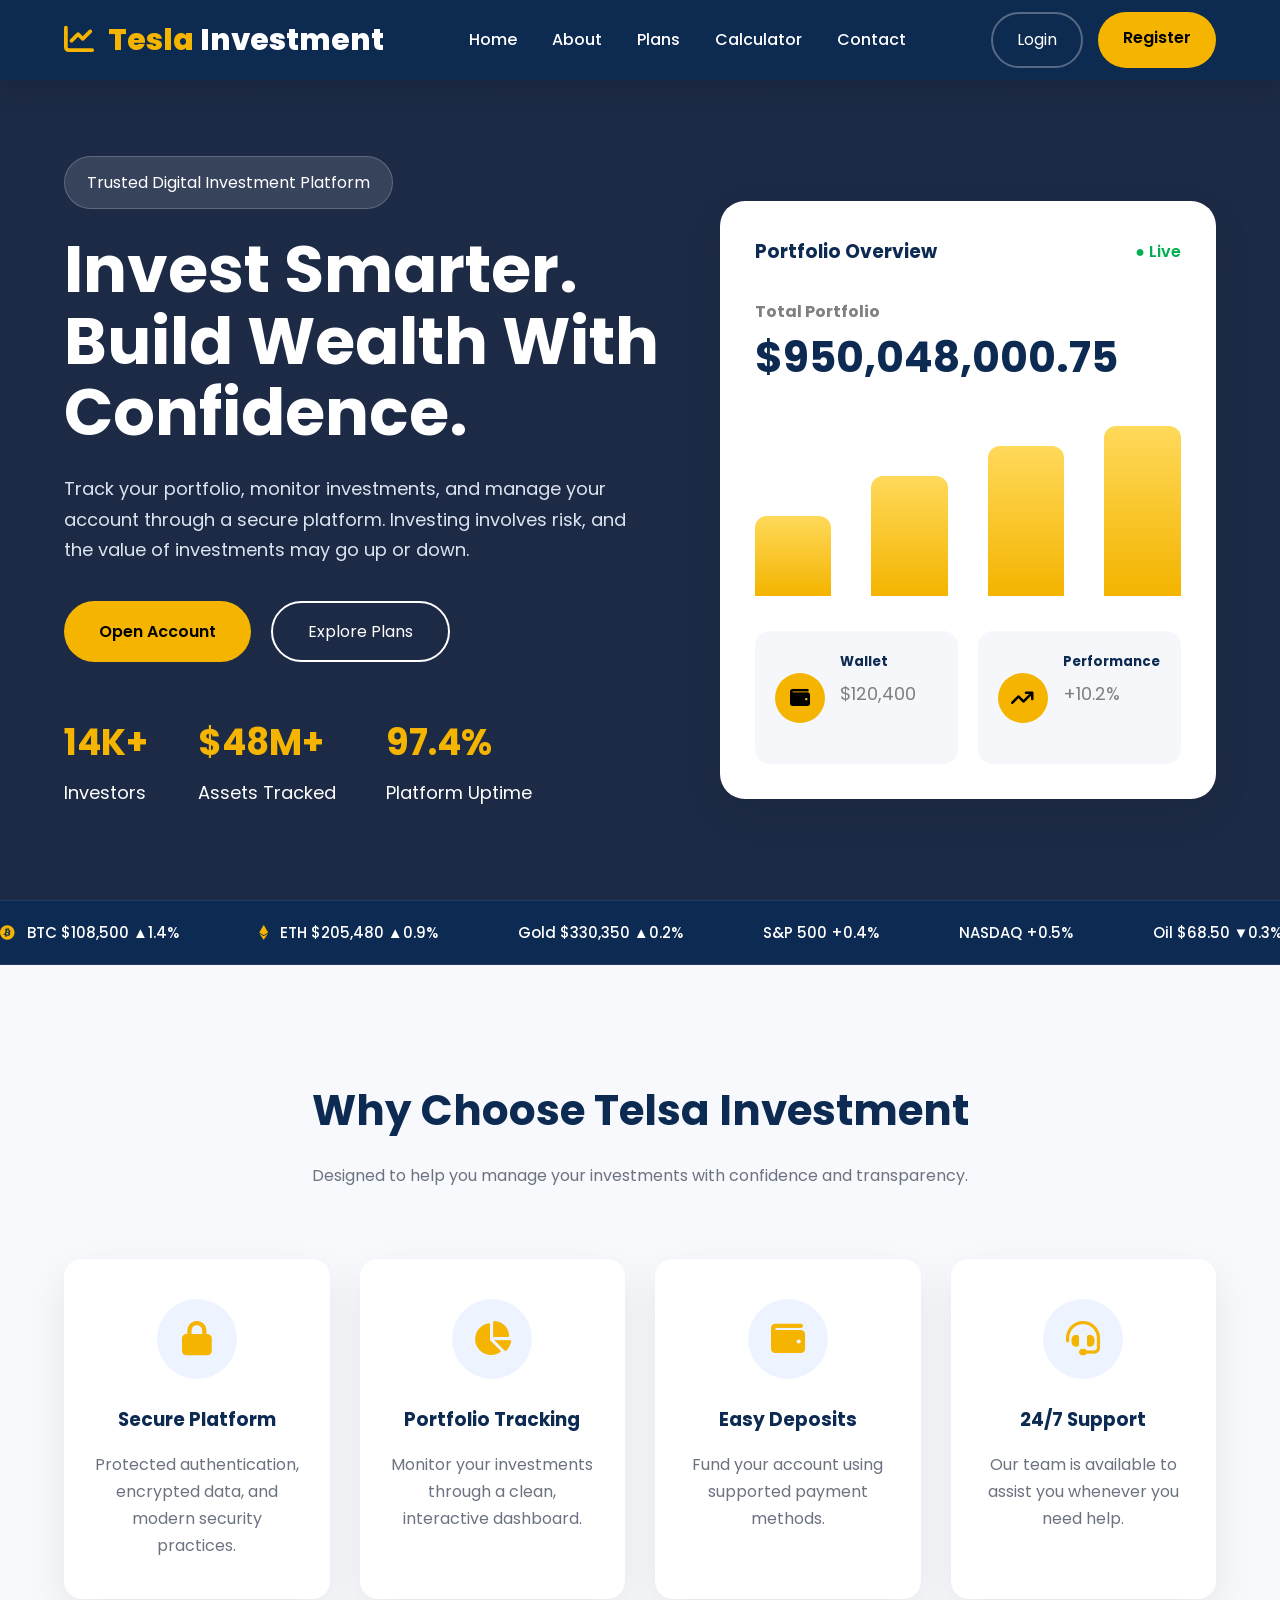
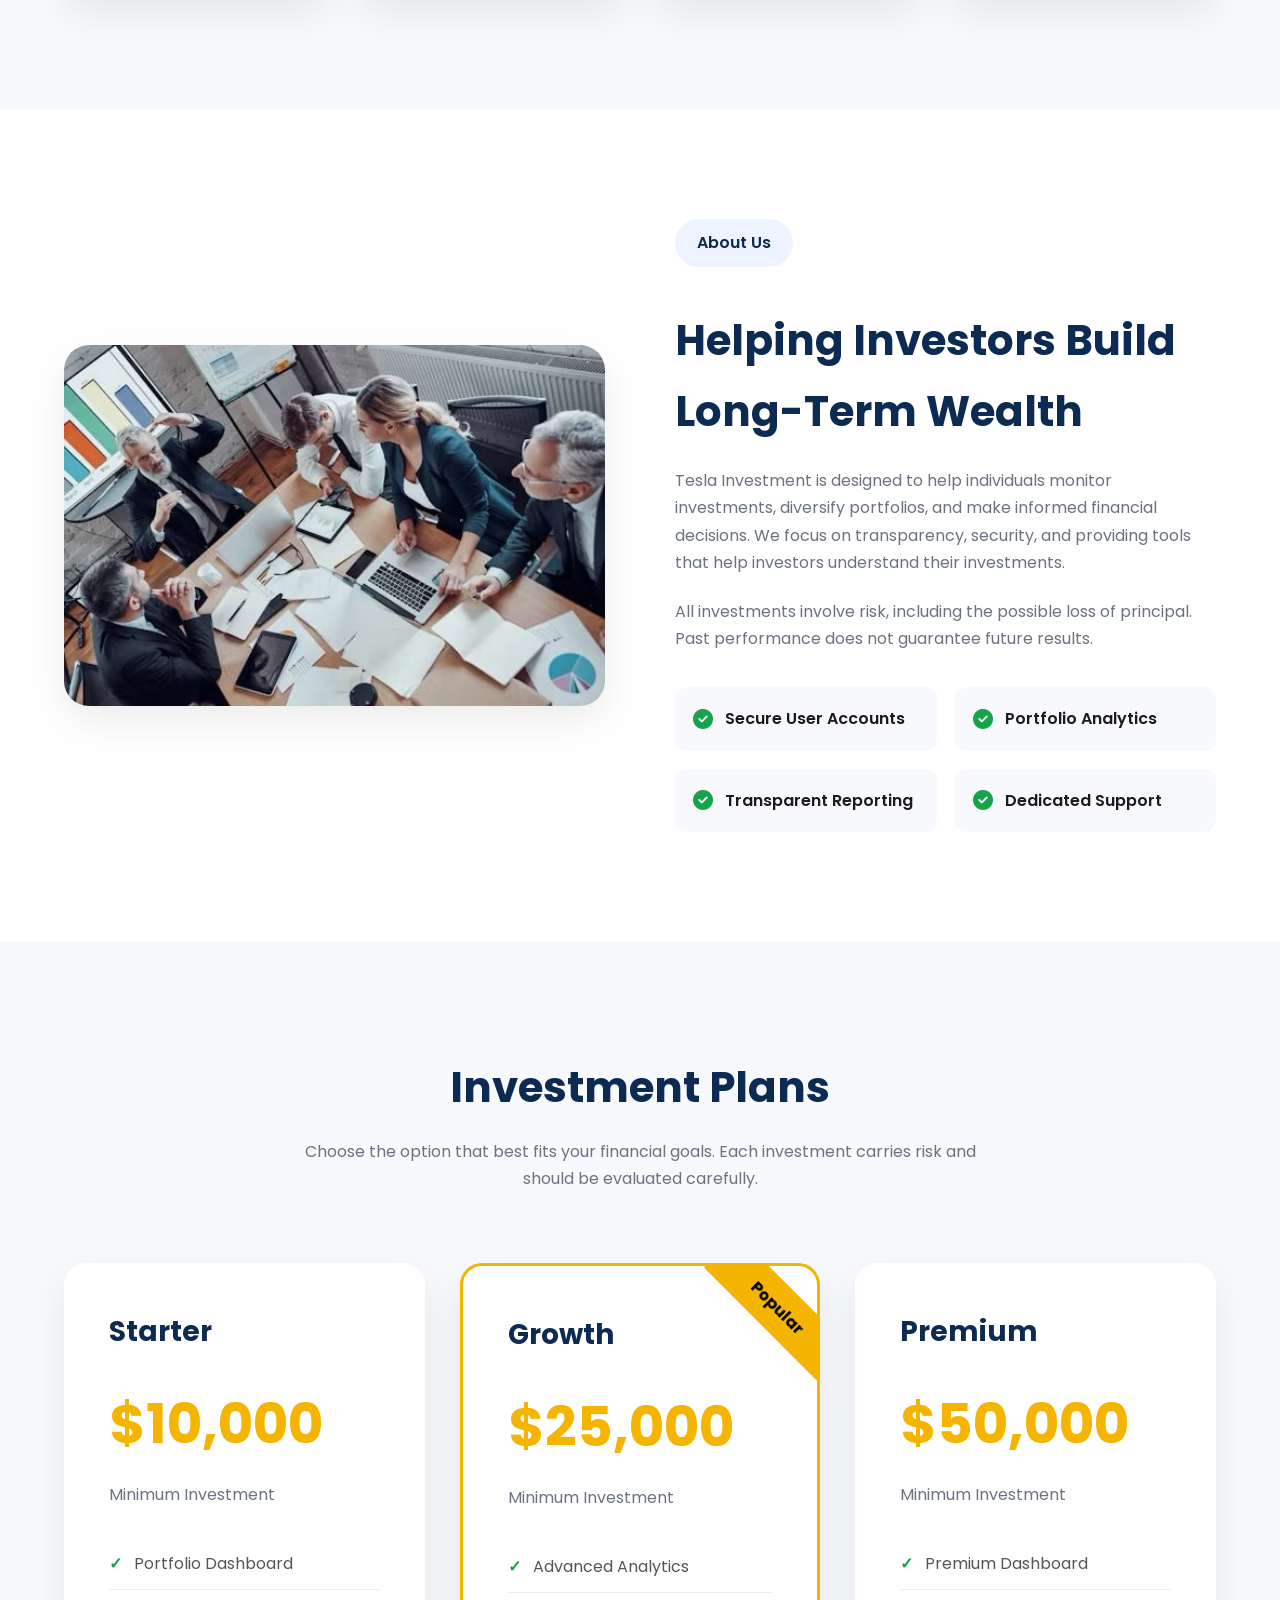
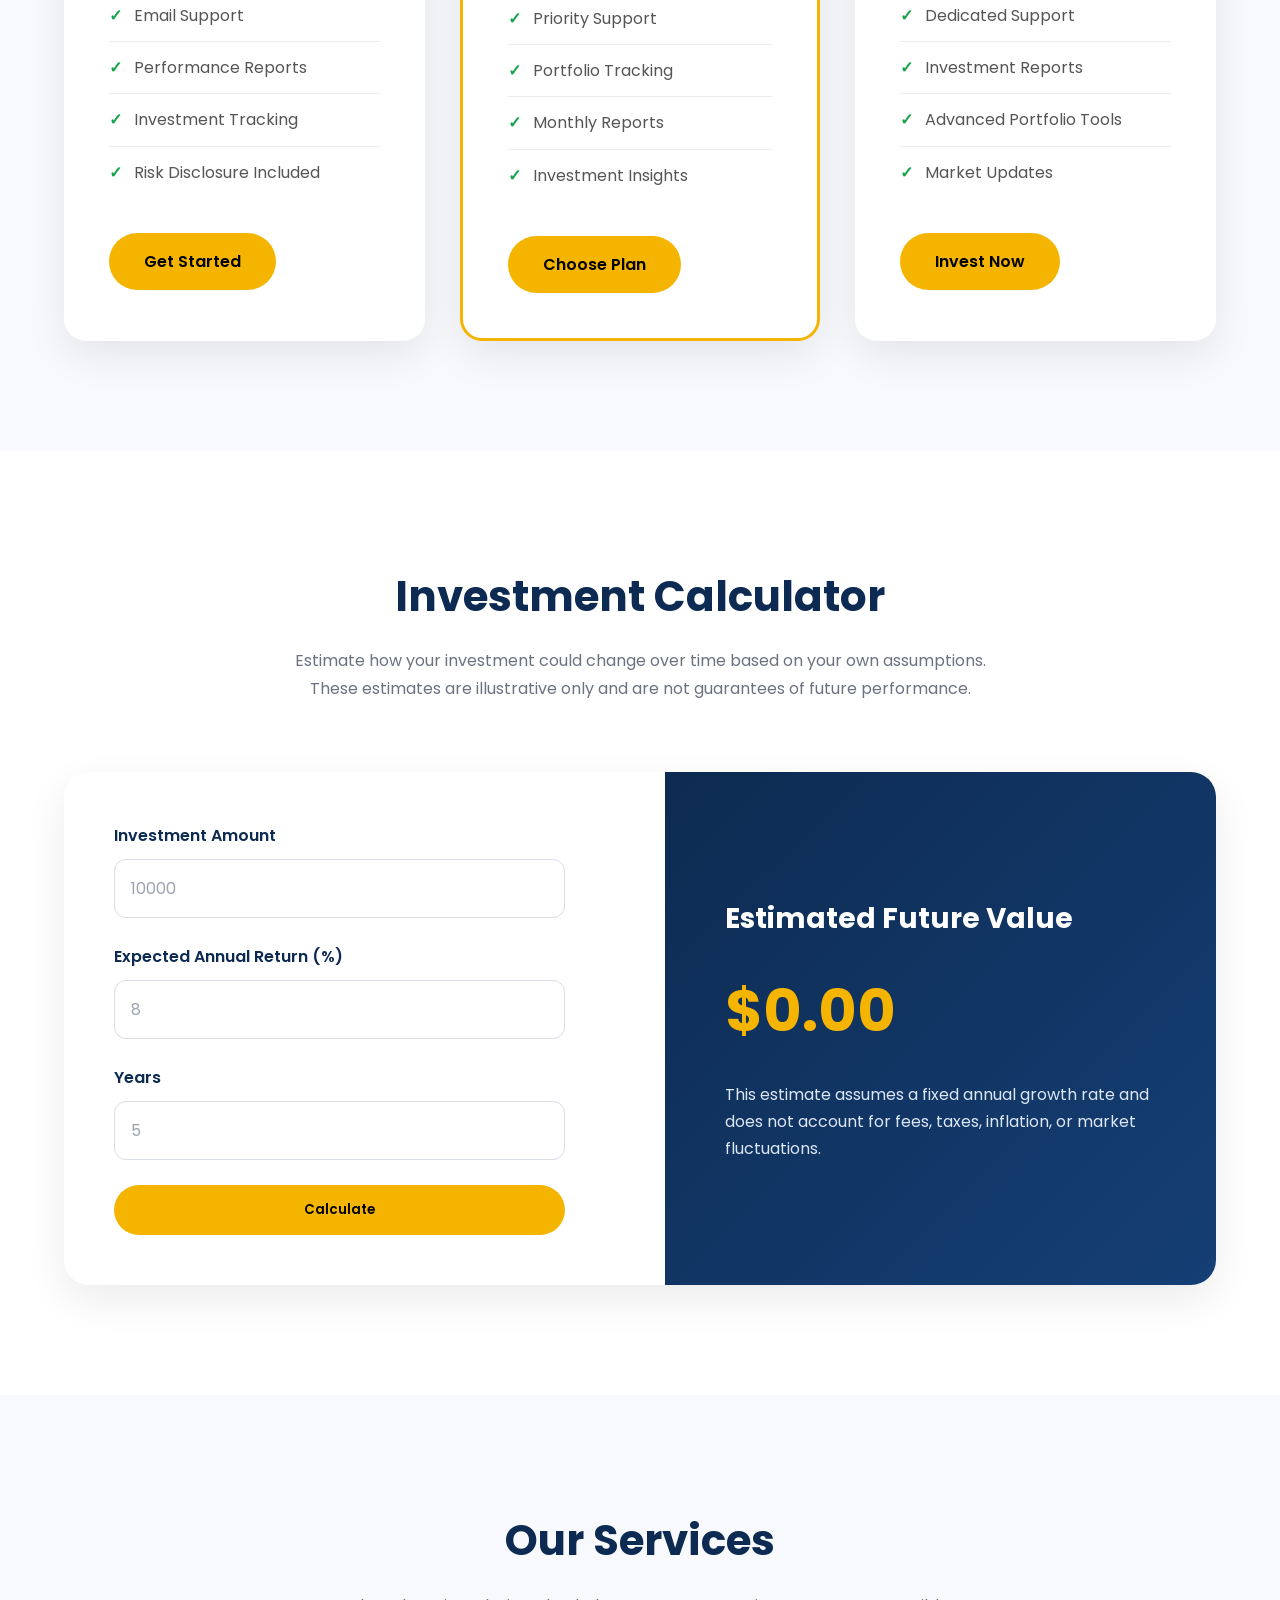
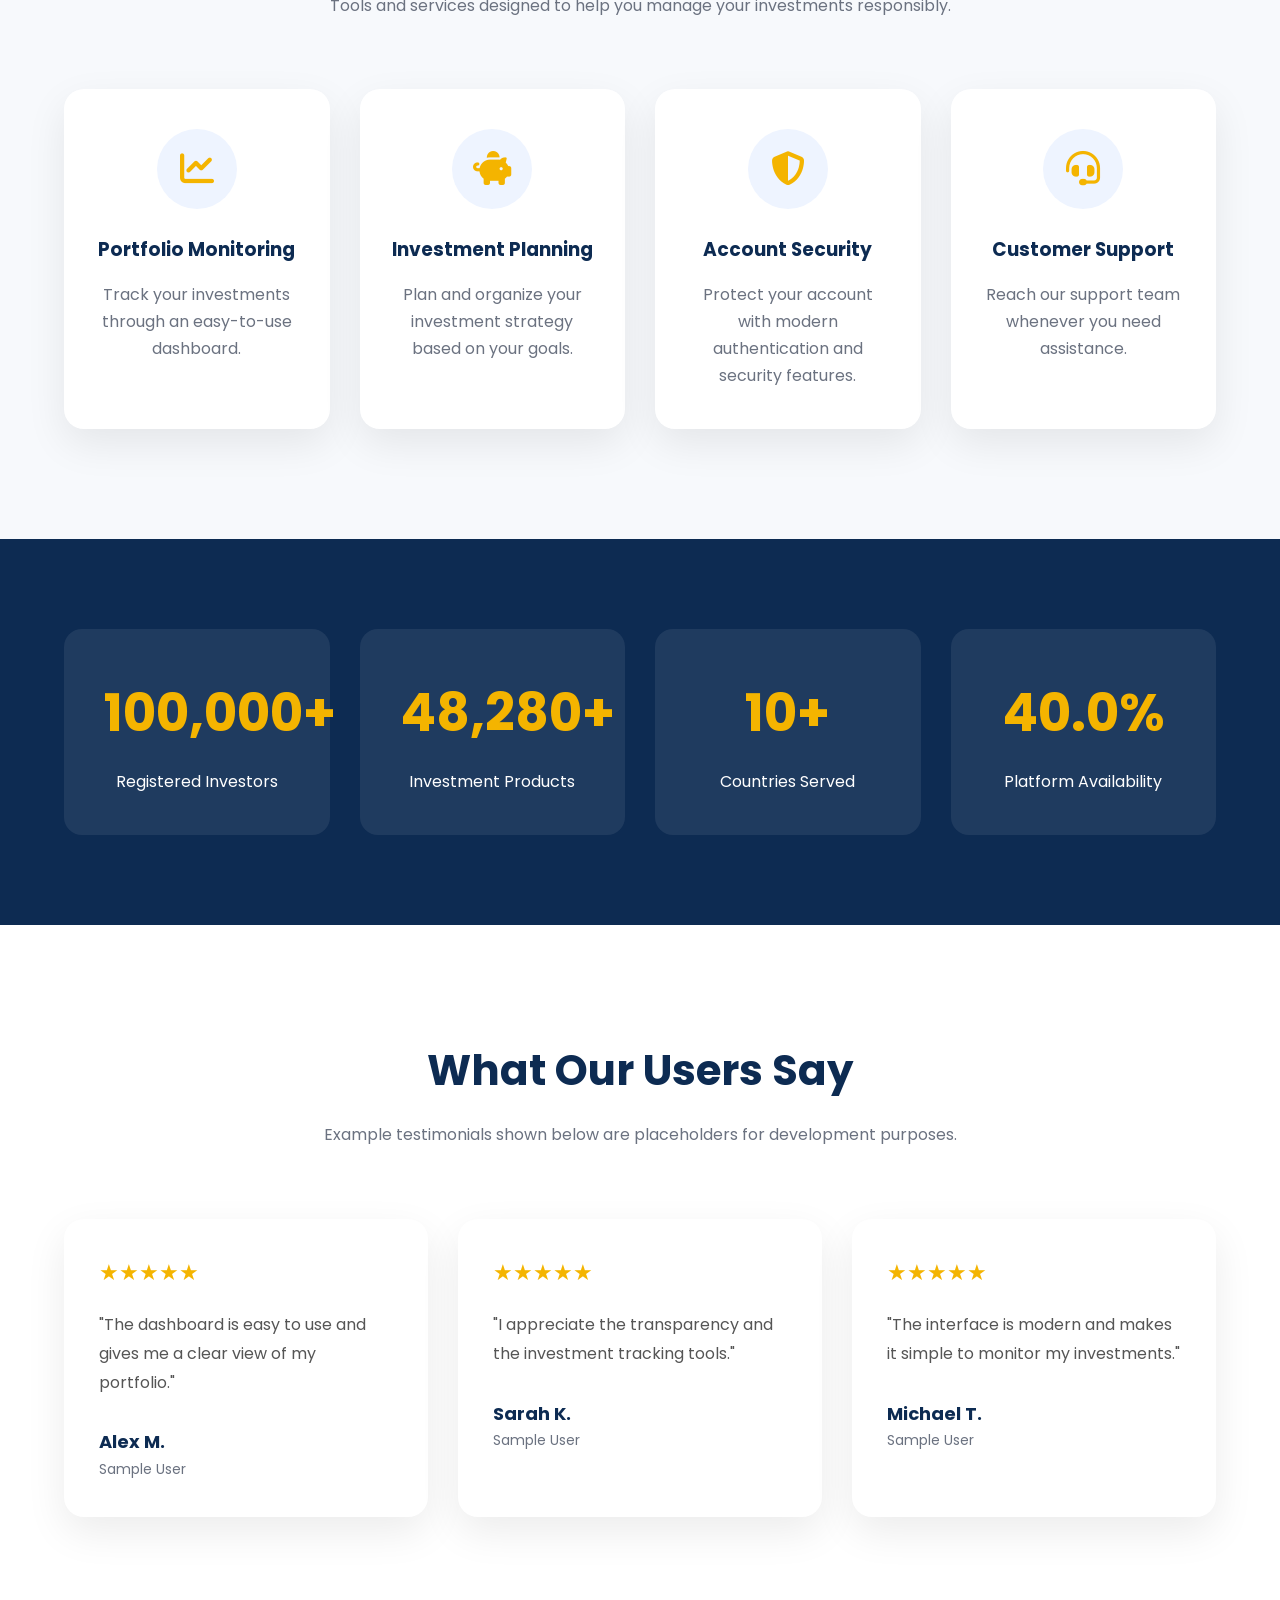
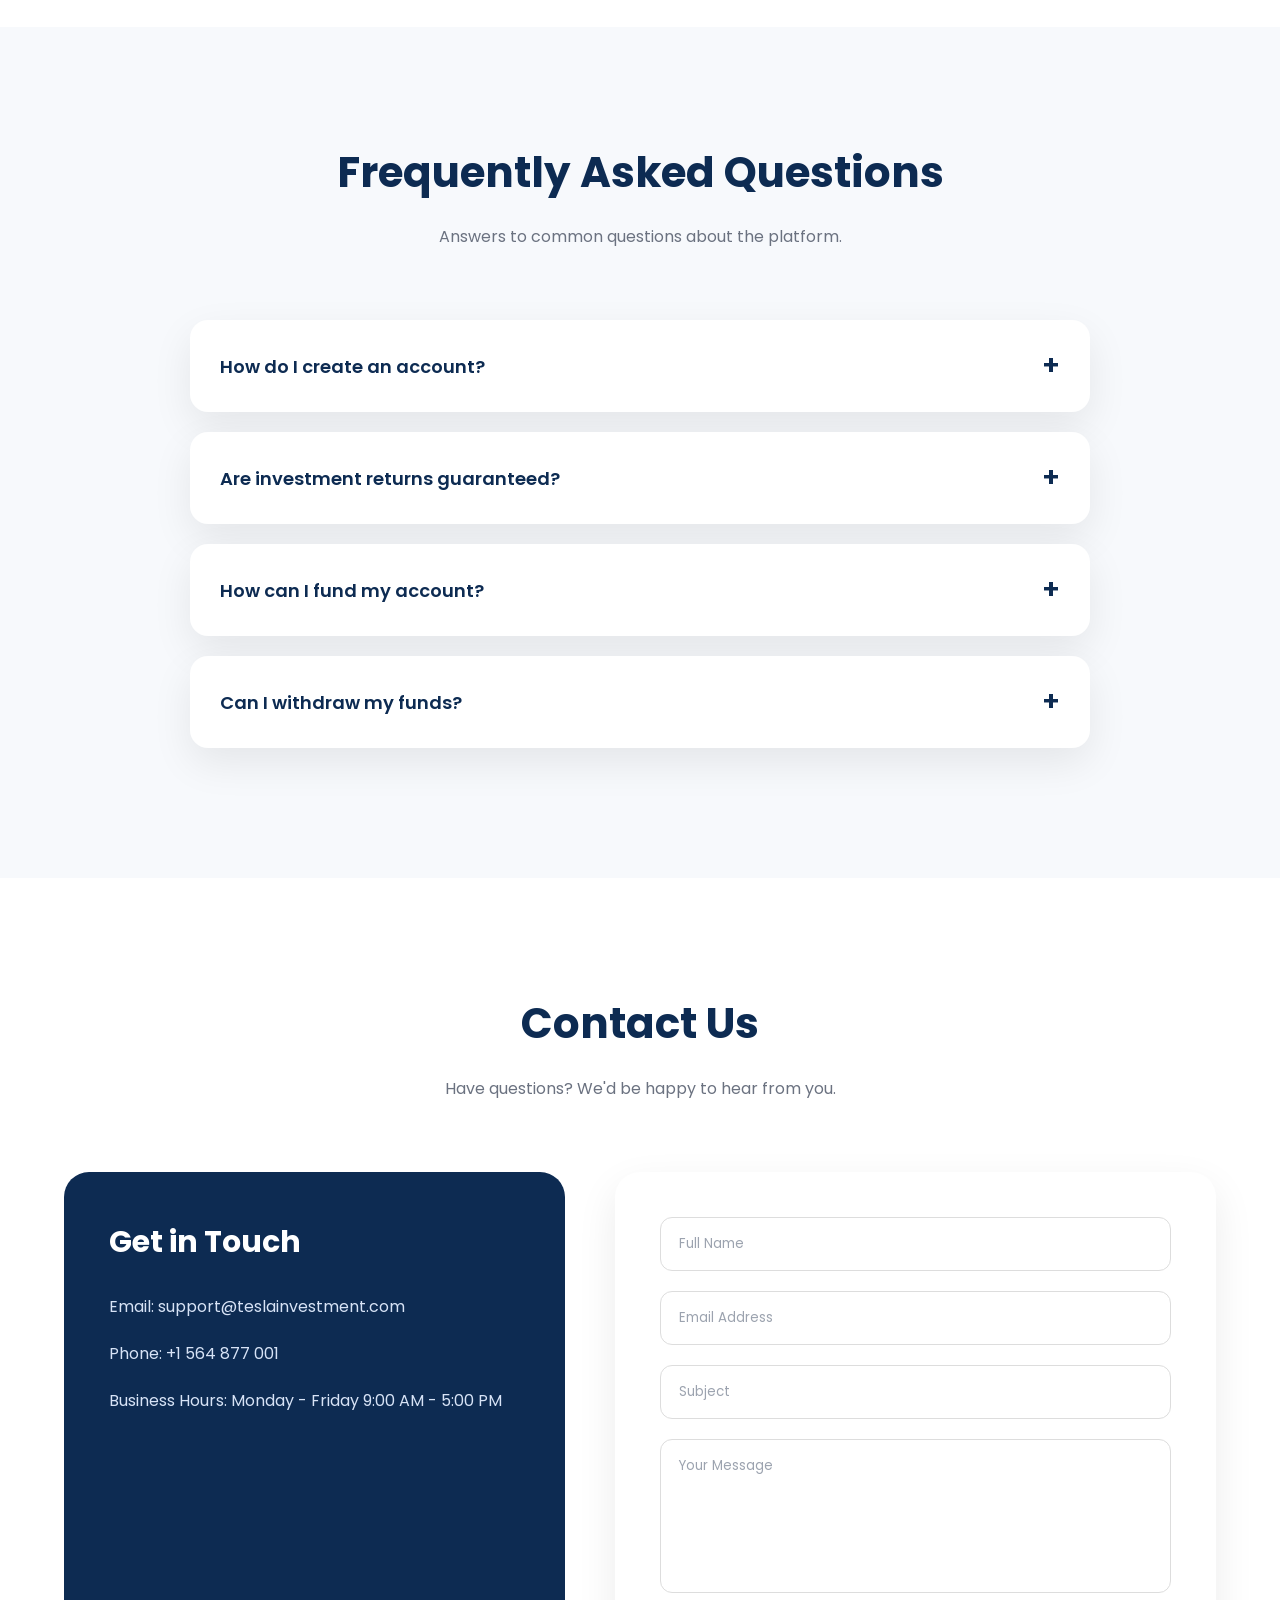
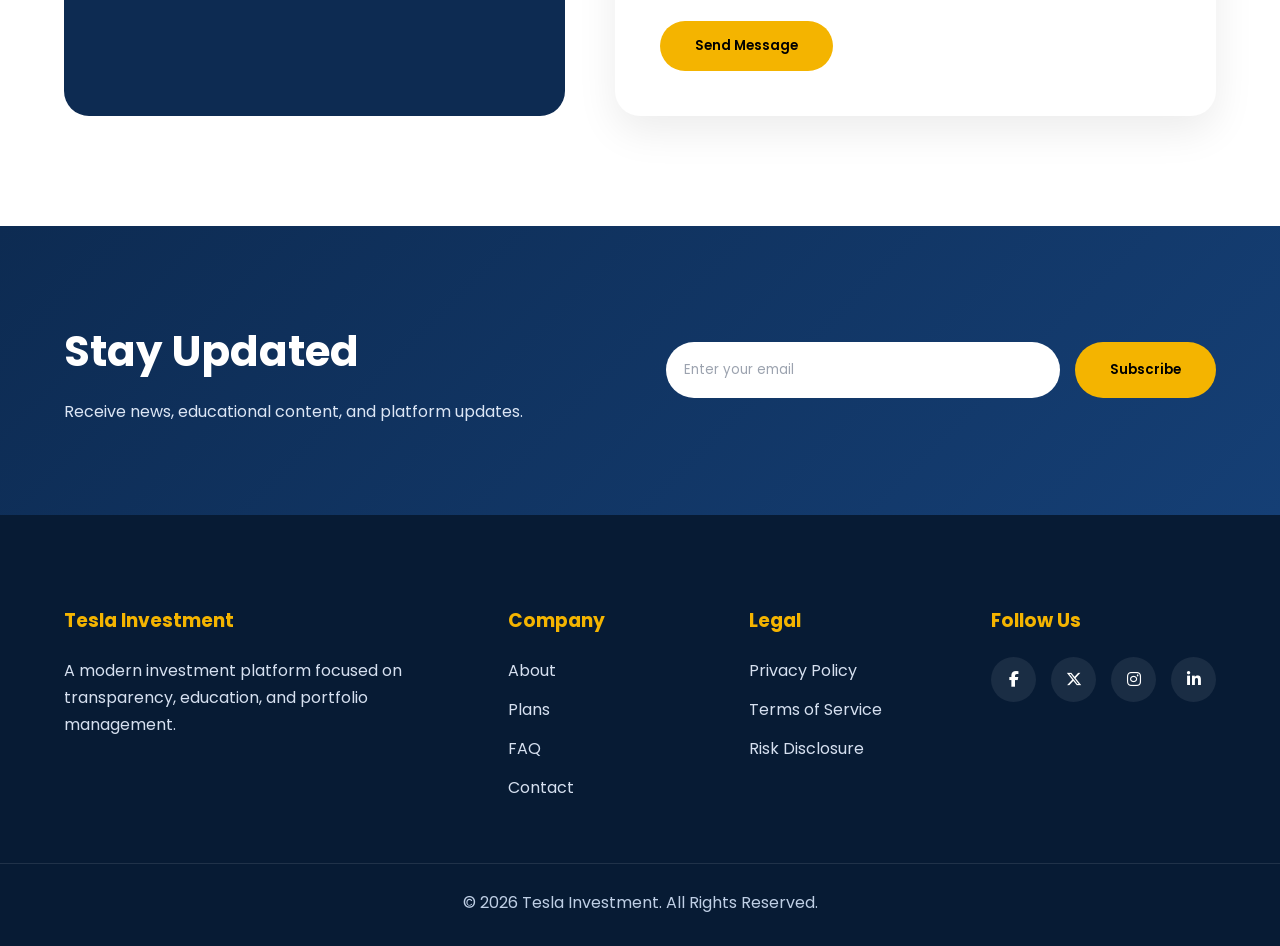
==== index.html @ 1693aa1c "Add files via upload" ====
<!DOCTYPE html>
<html lang="en">

<head>

<meta charset="UTF-8">
<meta name="viewport" content="width=device-width, initial-scale=1.0">

<title>Tesla Investment | Smart Investing For Everyone</title>

<meta name="description" content="Grow your wealth with Telsa Investment through transparent investment products and portfolio tracking. Investing involves risk and returns are not guaranteed.">

<link rel="preconnect" href="https://fonts.googleapis.com">
<link rel="preconnect" href="https://fonts.gstatic.com" crossorigin>

<link href="https://fonts.googleapis.com/css2?family=Poppins:wght@300;400;500;600;700;800&display=swap" rel="stylesheet">

<link rel="stylesheet" href="css/style.css">

<link rel="stylesheet"
href="https://cdnjs.cloudflare.com/ajax/libs/font-awesome/6.6.0/css/all.min.css">

</head>

<body>

<!--======================
HEADER
=======================-->

<header class="header">

<div class="container nav-container">

<a href="#" class="logo">

<i class="fa-solid fa-chart-line"></i>

<span>Tesla</span> Investment

</a>

<nav class="navbar">

<ul>

<li><a href="#home">Home</a></li>

<li><a href="#about">About</a></li>

<li><a href="#plans">Plans</a></li>

<li><a href="#calculator">Calculator</a></li>

<li><a href="#contact">Contact</a></li>

</ul>

</nav>

<div class="nav-buttons">

<a href="login.html" class="login-btn">Login</a>

<a href="" class="register-btn">Register</a>

</div>

<div class="menu-btn">

<i class="fa-solid fa-bars"></i>

</div>

</div>

</header>

<!--======================
HERO SECTION
=======================-->

<section id="home" class="hero">

<div class="container hero-grid">

<div class="hero-left">

<span class="badge">

Trusted Digital Investment Platform

</span>

<h1>

Invest Smarter.<br>

Build Wealth With Confidence.

</h1>

<p>

Track your portfolio, monitor investments, and manage your account through a secure platform. Investing involves risk, and the value of investments may go up or down.

</p>

<div class="hero-buttons">

<a href="" class="primary-btn">

Open Account

</a>

<a href="#plans" class="secondary-btn">

Explore Plans

</a>

</div>

<div class="hero-stats">

<div>

<h2>15K+</h2>

<p>Investors</p>

</div>

<div>

<h2>$50M+</h2>

<p>Assets Tracked</p>

</div>

<div>

<h2>99.9%</h2>

<p>Platform Uptime</p>

</div>

</div>

</div>

<div class="hero-right">

<div class="dashboard-card">

<div class="card-header">

<h3>Portfolio Overview</h3>

<span class="online">

● Live

</span>

</div>

<div class="wallet">

<h4>Total Portfolio</h4>

<h1>$950,048,000.75</h1>

</div>

<div class="chart-placeholder">

<div class="line one"></div>

<div class="line two"></div>

<div class="line three"></div>

<div class="line four"></div>

</div>

<div class="mini-cards">

<div class="mini">

<i class="fa-solid fa-wallet"></i>

<div>

<h5>Wallet</h5>

<p>$120,400</p>

</div>

</div>

<div class="mini">

<i class="fa-solid fa-arrow-trend-up"></i>

<div>

<h5>Performance</h5>

<p>+10.2%</p>

</div>

</div>

</div>

</div>

</div>

</div>

</section>

<!--======================
MARKET TICKER
=======================-->

<section class="ticker">

<div class="ticker-track">

<span><i class="fa-brands fa-bitcoin"></i> BTC $108,500 ▲1.4%</span>

<span><i class="fa-brands fa-ethereum"></i> ETH $205,480 ▲0.9%</span>

<span>Gold $330,350 ▲0.2%</span>

<span>S&P 500 +0.4%</span>

<span>NASDAQ +0.5%</span>

<span>Oil $68.50 ▼0.3%</span>

<span>EUR/USD 1.16</span>

<span>USD/BTC Live Market</span>

</div>

</section>

<!--======================
FEATURES
=======================-->

<section class="features">

<div class="container">

<div class="section-title">

<h2>

Why Choose Telsa Investment

</h2>

<p>

Designed to help you manage your investments with confidence and transparency.

</p>

</div>

<div class="feature-grid">

<div class="feature-card">

<i class="fa-solid fa-lock"></i>

<h3>Secure Platform</h3>

<p>

Protected authentication, encrypted data, and modern security practices.

</p>

</div>

<div class="feature-card">

<i class="fa-solid fa-chart-pie"></i>

<h3>Portfolio Tracking</h3>

<p>

Monitor your investments through a clean, interactive dashboard.

</p>

</div>

<div class="feature-card">

<i class="fa-solid fa-wallet"></i>

<h3>Easy Deposits</h3>

<p>

Fund your account using supported payment methods.

</p>

</div>

<div class="feature-card">

<i class="fa-solid fa-headset"></i>

<h3>24/7 Support</h3>

<p>

Our team is available to assist you whenever you need help.

</p>

</div>

</div>

</div>

</section>

<!-- PART 2 CONTINUES BELOW -->
 <!-- ===========================
ABOUT SECTION
=========================== -->

<section class="about" id="about">

    <div class="container about-container">

        <div class="about-image">
            <img src="image/office4.jpeg">
        </div>

        <div class="about-content">

            <span class="section-tag">About Us</span>

            <h2>Helping Investors Build Long-Term Wealth</h2>

            <p>
                Tesla Investment is designed to help individuals monitor investments,
                diversify portfolios, and make informed financial decisions. We focus
                on transparency, security, and providing tools that help investors
                understand their investments.
            </p>

            <p>
                All investments involve risk, including the possible loss of principal.
                Past performance does not guarantee future results.
            </p>

            <div class="about-list">

                <div>
                    <i class="fa-solid fa-circle-check"></i>
                    Secure User Accounts
                </div>

                <div>
                    <i class="fa-solid fa-circle-check"></i>
                    Portfolio Analytics
                </div>

                <div>
                    <i class="fa-solid fa-circle-check"></i>
                    Transparent Reporting
                </div>

                <div>
                    <i class="fa-solid fa-circle-check"></i>
                    Dedicated Support
                </div>

            </div>

        </div>

    </div>

</section>


<!-- ===========================
INVESTMENT PLANS
=========================== -->

<section class="plans" id="plans">

<div class="container">

<div class="section-title">

<h2>Investment Plans</h2>

<p>
Choose the option that best fits your financial goals. Each investment carries risk and should be evaluated carefully.
</p>

</div>

<div class="plan-grid">

<div class="plan-card">

<h3>Starter</h3>

<h1>$10,000</h1>

<p>Minimum Investment</p>

<ul>

<li>Portfolio Dashboard</li>

<li>Email Support</li>

<li>Performance Reports</li>

<li>Investment Tracking</li>

<li>Risk Disclosure Included</li>

</ul>

<a href="" class="primary-btn">
Get Started
</a>

</div>


<div class="plan-card popular">

<span class="popular-badge">
Popular
</span>

<h3>Growth</h3>

<h1>$25,000</h1>

<p>Minimum Investment</p>

<ul>

<li>Advanced Analytics</li>

<li>Priority Support</li>

<li>Portfolio Tracking</li>

<li>Monthly Reports</li>

<li>Investment Insights</li>

</ul>

<a href="" class="primary-btn">
Choose Plan
</a>

</div>


<div class="plan-card">

<h3>Premium</h3>

<h1>$50,000</h1>

<p>Minimum Investment</p>

<ul>

<li>Premium Dashboard</li>

<li>Dedicated Support</li>

<li>Investment Reports</li>

<li>Advanced Portfolio Tools</li>

<li>Market Updates</li>

</ul>

<a href="" class="primary-btn">
Invest Now
</a>

</div>

</div>

</div>

</section>


<!-- ===========================
INVESTMENT CALCULATOR
=========================== -->

<section class="calculator" id="calculator">

<div class="container">

<div class="section-title">

<h2>Investment Calculator</h2>

<p>
Estimate how your investment could change over time based on your own assumptions. These estimates are illustrative only and are not guarantees of future performance.
</p>

</div>

<div class="calculator-box">

<div class="calculator-form">

<label>Investment Amount</label>

<input
type="number"
id="amount"
placeholder="10000">

<label>Expected Annual Return (%)</label>

<input
type="number"
id="rate"
placeholder="8">

<label>Years</label>

<input
type="number"
id="years"
placeholder="5">

<button id="calculateBtn" class="primary-btn">

Calculate

</button>

</div>

<div class="calculator-result">

<h3>Estimated Future Value</h3>

<h1 id="result">$0.00</h1>

<p>
This estimate assumes a fixed annual growth rate and does not account for fees, taxes, inflation, or market fluctuations.
</p>

</div>

</div>

</div>

</section>


<!-- ===========================
OUR SERVICES
=========================== -->

<section class="services">

<div class="container">

<div class="section-title">

<h2>Our Services</h2>

<p>
Tools and services designed to help you manage your investments responsibly.
</p>

</div>

<div class="service-grid">

<div class="service-card">

<i class="fa-solid fa-chart-line"></i>

<h3>Portfolio Monitoring</h3>

<p>
Track your investments through an easy-to-use dashboard.
</p>

</div>

<div class="service-card">

<i class="fa-solid fa-piggy-bank"></i>

<h3>Investment Planning</h3>

<p>
Plan and organize your investment strategy based on your goals.
</p>

</div>

<div class="service-card">

<i class="fa-solid fa-shield-halved"></i>

<h3>Account Security</h3>

<p>
Protect your account with modern authentication and security features.
</p>

</div>

<div class="service-card">

<i class="fa-solid fa-headset"></i>

<h3>Customer Support</h3>

<p>
Reach our support team whenever you need assistance.
</p>

</div>

</div>

</div>

</section>


<!-- ===========================
COMPANY STATISTICS
=========================== -->

<section class="company-stats">

<div class="container">

<div class="stat-box">

<h1>250,000+</h1>

<p>Registered Investors</p>

</div>

<div class="stat-box">

<h1>120,700+</h1>

<p>Investment Products</p>

</div>

<div class="stat-box">

<h1>25+</h1>

<p>Countries Served</p>

</div>

<div class="stat-box">

<h1>99.9%</h1>

<p>Platform Availability</p>

</div>

</div>

</section>

<!-- PART 3 STARTS HERE -->
 <!-- ===========================
TESTIMONIALS
=========================== -->

<section class="testimonials" id="testimonials">

    <div class="container">

        <div class="section-title">
            <h2>What Our Users Say</h2>
            <p>Example testimonials shown below are placeholders for development purposes.</p>
        </div>

        <div class="testimonial-grid">

            <div class="testimonial-card">

                <div class="stars">
                    ★★★★★
                </div>

                <p>
                    "The dashboard is easy to use and gives me a clear view of my portfolio."
                </p>

                <div class="client">
                    <h4>Alex M.</h4>
                    <span>Sample User</span>
                </div>

            </div>

            <div class="testimonial-card">

                <div class="stars">
                    ★★★★★
                </div>

                <p>
                    "I appreciate the transparency and the investment tracking tools."
                </p>

                <div class="client">
                    <h4>Sarah K.</h4>
                    <span>Sample User</span>
                </div>

            </div>

            <div class="testimonial-card">

                <div class="stars">
                    ★★★★★
                </div>

                <p>
                    "The interface is modern and makes it simple to monitor my investments."
                </p>

                <div class="client">
                    <h4>Michael T.</h4>
                    <span>Sample User</span>
                </div>

            </div>

        </div>

    </div>

</section>

<!-- ===========================
FAQ
=========================== -->

<section class="faq" id="faq">

<div class="container">

<div class="section-title">

<h2>Frequently Asked Questions</h2>

<p>
Answers to common questions about the platform.
</p>

</div>

<div class="faq-container">

<div class="faq-item">

<button class="faq-question">

How do I create an account?

<span>+</span>

</button>

<div class="faq-answer">

<p>

Click the Register button, complete the sign-up form, verify your email address, and log in to access your dashboard.

</p>

</div>

</div>

<div class="faq-item">

<button class="faq-question">

Are investment returns guaranteed?

<span>+</span>

</button>

<div class="faq-answer">

<p>

No. All investments involve risk, and returns are never guaranteed. The value of investments may increase or decrease.

</p>

</div>

</div>

<div class="faq-item">

<button class="faq-question">

How can I fund my account?

<span>+</span>

</button>

<div class="faq-answer">

<p>

Supported funding methods will be displayed in your dashboard once your account has been verified.

</p>

</div>

</div>

<div class="faq-item">

<button class="faq-question">

Can I withdraw my funds?

<span>+</span>

</button>

<div class="faq-answer">

<p>

Withdrawal requests are subject to your account status, applicable terms, and any required verification procedures.

</p>

</div>

</div>

</div>

</div>

</section>

<!-- ===========================
CONTACT
=========================== -->

<section class="contact" id="contact">

<div class="container">

<div class="section-title">

<h2>Contact Us</h2>

<p>

Have questions? We'd be happy to hear from you.

</p>

</div>

<div class="contact-grid">

<div class="contact-info">

<h3>Get in Touch</h3>

<p>

Email: support@teslainvestment.com

</p>

<p>

Phone: +1 564 877 001

</p>

<p>

Business Hours:

Monday - Friday

9:00 AM - 5:00 PM

</p>

</div>

<div class="contact-form">

<form>

<input
type="text"
placeholder="Full Name"
required>

<input
type="email"
placeholder="Email Address"
required>

<input
type="text"
placeholder="Subject"
required>

<textarea
rows="6"
placeholder="Your Message"></textarea>

<button
type="submit"
class="primary-btn">

Send Message

</button>

</form>

</div>

</div>

</div>

</section>

<!-- ===========================
NEWSLETTER
=========================== -->

<section class="newsletter">

<div class="container newsletter-box">

<div>

<h2>

Stay Updated

</h2>

<p>

Receive news, educational content, and platform updates.

</p>

</div>

<form class="newsletter-form">

<input
type="email"
placeholder="Enter your email">

<button
class="primary-btn">

Subscribe

</button>

</form>

</div>

</section>

<!-- ===========================
FOOTER
=========================== -->

<footer>

<div class="container footer-grid">

<div>

<h3>Tesla Investment</h3>

<p>

A modern investment platform focused on transparency, education, and portfolio management.

</p>

</div>

<div>

<h3>Company</h3>

<ul>

<li><a href="#">About</a></li>

<li><a href="#">Plans</a></li>

<li><a href="#">FAQ</a></li>

<li><a href="#">Contact</a></li>

</ul>

</div>

<div>

<h3>Legal</h3>

<ul>

<li><a href="">Privacy Policy</a></li>

<li><a href="">Terms of Service</a></li>

<li><a href="">Risk Disclosure</a></li>

</ul>

</div>

<div>

<h3>Follow Us</h3>

<div class="social-links">

<a href="#"><i class="fab fa-facebook-f"></i></a>

<a href="#"><i class="fab fa-x-twitter"></i></a>

<a href="#"><i class="fab fa-instagram"></i></a>

<a href="#"><i class="fab fa-linkedin-in"></i></a>

</div>

</div>

</div>

<div class="copyright">

<p>

© 2026 Tesla Investment. All Rights Reserved.

</p>

</div>

</footer>

<button id="scrollTop">

<i class="fas fa-arrow-up"></i>

</button>

<script src="js/main.js"></script>

</body>

</html>
---- css/style.css ----
/* ===========================================================
   TELSA INVESTMENT
   STYLE.CSS - PART 1
   =========================================================== */

/* Google Font */
@import url('https://fonts.googleapis.com/css2?family=Poppins:wght@300;400;500;600;700;800&display=swap');

/* ==========================
   RESET
========================== */

*{
    margin:0;
    padding:0;
    box-sizing:border-box;
    scroll-behavior:smooth;
}

html{
    font-size:16px;
}

body{
    font-family:'Poppins',sans-serif;
    background:#f4f7fb;
    color:#1b1b1b;
    overflow-x:hidden;
    line-height:1.7;
}

img{
    width:100%;
    display:block;
}

a{
    text-decoration:none;
}

ul{
    list-style:none;
}

button,
input,
textarea{
    font-family:inherit;
}

.container{
    width:90%;
    max-width:1250px;
    margin:auto;
}

/* ==========================
   VARIABLES
========================== */

:root{

    --primary:#0d2b52;
    --secondary:#f4b400;
    --secondary-dark:#d79c00;

    --white:#ffffff;
    --light:#f7f9fc;
    --border:#e5e8ef;
    --text:#2b2b2b;
    --gray:#6b7280;

    --shadow:0 15px 40px rgba(0,0,0,.08);

    --radius:18px;

    --transition:.35s ease;

}

/* ==========================
   BUTTONS
========================== */

.primary-btn{

    display:inline-flex;
    align-items:center;
    justify-content:center;

    padding:15px 35px;

    background:var(--secondary);

    color:#000;

    border-radius:50px;

    font-weight:600;

    transition:var(--transition);

}

.primary-btn:hover{

    background:var(--secondary-dark);

    transform:translateY(-3px);

}

.secondary-btn{

    display:inline-flex;
    align-items:center;
    justify-content:center;

    padding:15px 35px;

    border:2px solid white;

    color:white;

    border-radius:50px;

    transition:var(--transition);

}

.secondary-btn:hover{

    background:white;

    color:var(--primary);

}

/* ==========================
   HEADER
========================== */

.header{

    position:fixed;

    top:0;

    left:0;

    width:100%;

    z-index:1000;

    background:rgba(13,43,82,.95);

    backdrop-filter:blur(15px);

    box-shadow:0 8px 25px rgba(0,0,0,.15);

}

.nav-container{

    height:80px;

    display:flex;

    justify-content:space-between;

    align-items:center;

}

.logo{

    font-size:30px;

    font-weight:800;

    color:white;

}

.logo span{

    color:var(--secondary);

}

.logo i{

    margin-right:8px;

    color:var(--secondary);

}

.navbar ul{

    display:flex;

    gap:35px;

}

.navbar a{

    color:white;

    font-weight:500;

    transition:.3s;

}

.navbar a:hover{

    color:var(--secondary);

}

.nav-buttons{

    display:flex;

    gap:15px;

}

.login-btn{

    color:white;

    padding:12px 24px;

    border:2px solid rgba(255,255,255,.3);

    border-radius:40px;

}

.register-btn{

    background:var(--secondary);

    color:black;

    padding:12px 25px;

    border-radius:40px;

    font-weight:600;

}

.menu-btn{

    display:none;

    color:white;

    font-size:28px;

    cursor:pointer;

}

/* ==========================
   HERO
========================== */

.hero{

    min-height:100vh;

    background:

    linear-gradient(rgba(5,20,50,.90),
    rgba(5,20,50,.90)),

    url("../images/hero.jpg");

    background-size:cover;

    background-position:center;

    display:flex;

    align-items:center;

    padding-top:100px;

}

.hero-grid{

    display:grid;

    grid-template-columns:1.2fr 1fr;

    gap:60px;

    align-items:center;

}

.badge{

    display:inline-block;

    background:rgba(255,255,255,.12);

    color:white;

    padding:12px 22px;

    border-radius:30px;

    margin-bottom:25px;

    border:1px solid rgba(255,255,255,.2);

}

.hero h1{

    font-size:65px;

    line-height:1.1;

    color:white;

    margin-bottom:25px;

}

.hero p{

    color:#dbe3ef;

    margin-bottom:35px;

    font-size:18px;

}

.hero-buttons{

    display:flex;

    gap:20px;

    margin-bottom:50px;

}

.hero-stats{

    display:flex;

    gap:50px;

}

.hero-stats h2{

    color:var(--secondary);

    font-size:36px;

}

.hero-stats p{

    color:white;

    margin-top:5px;

}

/* ==========================
   DASHBOARD CARD
========================== */

.dashboard-card{

    background:white;

    border-radius:25px;

    padding:35px;

    box-shadow:var(--shadow);

}

.card-header{

    display:flex;

    justify-content:space-between;

    align-items:center;

    margin-bottom:30px;

}

.card-header h3{

    color:var(--primary);

}

.online{

    color:#00b050;

    font-weight:600;

}

.wallet{

    margin-bottom:30px;

}

.wallet h4{

    color:gray;

    margin-bottom:10px;

}

.wallet h1{

    font-size:42px;

    color:var(--primary);

}

/* Fake chart */

.chart-placeholder{

    display:flex;

    align-items:flex-end;

    justify-content:space-between;

    height:180px;

    margin:35px 0;

}

.chart-placeholder .line{

    width:18%;

    border-radius:12px 12px 0 0;

    background:linear-gradient(
    to top,
    var(--secondary),
    #ffd95a);

}

.one{height:80px;}
.two{height:120px;}
.three{height:150px;}
.four{height:170px;}

.mini-cards{

    display:grid;

    grid-template-columns:repeat(2,1fr);

    gap:20px;

}

.mini{

    background:#f5f7fb;

    border-radius:15px;

    padding:20px;

    display:flex;

    align-items:center;

    gap:15px;

}

.mini i{

    width:50px;

    height:50px;

    border-radius:50%;

    background:var(--secondary);

    display:flex;

    justify-content:center;

    align-items:center;

    color:black;

    font-size:20px;

}

.mini h5{

    color:var(--primary);

    margin-bottom:5px;

}

.mini p{

    color:gray;

}

/* ===========================================================
   END OF PART 1
   =========================================================== */
   /* ===========================================================
   STYLE.CSS - PART 2
   Market Ticker • Features • About • Plans
=========================================================== */


/* ==========================
   SECTION TITLE
========================== */

.section-title{
    text-align:center;
    margin-bottom:70px;
}

.section-tag{
    display:inline-block;
    padding:10px 22px;
    border-radius:30px;
    background:#eef4ff;
    color:var(--primary);
    font-weight:600;
    margin-bottom:18px;
}

.section-title h2{
    font-size:42px;
    color:var(--primary);
    margin-bottom:15px;
}

.section-title p{
    max-width:720px;
    margin:auto;
    color:var(--gray);
}


/* ==========================
   MARKET TICKER
========================== */

.ticker{
    background:var(--primary);
    overflow:hidden;
    white-space:nowrap;
    padding:18px 0;
    border-top:1px solid rgba(255,255,255,.08);
    border-bottom:1px solid rgba(255,255,255,.08);
}

.ticker-track{
    display:inline-flex;
    gap:80px;
    animation:ticker 30s linear infinite;
}

.ticker span{
    color:#fff;
    font-weight:500;
    font-size:15px;
}

.ticker i{
    color:var(--secondary);
    margin-right:8px;
}

@keyframes ticker{

    from{
        transform:translateX(0);
    }

    to{
        transform:translateX(-50%);
    }

}


/* ==========================
   FEATURES
========================== */

.features{
    padding:110px 0;
    background:var(--light);
}

.feature-grid{

    display:grid;

    grid-template-columns:repeat(auto-fit,minmax(260px,1fr));

    gap:30px;

}

.feature-card{

    background:#fff;

    padding:40px 30px;

    border-radius:var(--radius);

    box-shadow:var(--shadow);

    transition:.35s;

    text-align:center;

}

.feature-card:hover{

    transform:translateY(-10px);

}

.feature-card i{

    width:80px;

    height:80px;

    margin:auto;

    border-radius:50%;

    display:flex;

    justify-content:center;

    align-items:center;

    background:#eef4ff;

    color:var(--secondary);

    font-size:34px;

    margin-bottom:25px;

}

.feature-card h3{

    color:var(--primary);

    margin-bottom:15px;

}

.feature-card p{

    color:var(--gray);

}


/* ==========================
   ABOUT
========================== */

.about{

    padding:110px 0;

    background:#fff;

}

.about-container{

    display:grid;

    grid-template-columns:1fr 1fr;

    gap:70px;

    align-items:center;

}

.about-image img{

    border-radius:25px;

    box-shadow:var(--shadow);

}

.about-content h2{

    font-size:42px;

    color:var(--primary);

    margin:20px 0;

}

.about-content p{

    margin-bottom:22px;

    color:var(--gray);

}

.about-list{

    display:grid;

    grid-template-columns:repeat(2,1fr);

    gap:18px;

    margin-top:35px;

}

.about-list div{

    background:#f8f9fc;

    border-radius:12px;

    padding:18px;

    display:flex;

    align-items:center;

    gap:12px;

    font-weight:600;

}

.about-list i{

    color:#16a34a;

    font-size:20px;

}


/* ==========================
   PLANS
========================== */

.plans{

    padding:110px 0;

    background:var(--light);

}

.plan-grid{

    display:grid;

    grid-template-columns:repeat(auto-fit,minmax(320px,1fr));

    gap:35px;

}

.plan-card{

    background:#fff;

    border-radius:22px;

    box-shadow:var(--shadow);

    padding:45px;

    position:relative;

    transition:.35s;

    overflow:hidden;

}

.plan-card:hover{

    transform:translateY(-10px);

}

.plan-card h3{

    color:var(--primary);

    font-size:28px;

}

.plan-card h1{

    margin:22px 0 10px;

    color:var(--secondary);

    font-size:55px;

}

.plan-card>p{

    color:var(--gray);

    margin-bottom:30px;

}

.plan-card ul{

    margin-bottom:35px;

}

.plan-card ul li{

    padding:12px 0;

    border-bottom:1px solid #ececec;

    color:#555;

}

.plan-card ul li:last-child{

    border-bottom:none;

}

.plan-card ul li::before{

    content:"✓";

    color:#16a34a;

    font-weight:700;

    margin-right:12px;

}

.popular{

    border:3px solid var(--secondary);

    transform:scale(1.03);

}

.popular:hover{

    transform:translateY(-10px) scale(1.03);

}

.popular-badge{

    position:absolute;

    top:18px;

    right:-40px;

    width:160px;

    text-align:center;

    padding:10px;

    background:var(--secondary);

    color:#000;

    font-weight:700;

    transform:rotate(45deg);

}


/* ==========================
   SIMPLE FADE ANIMATION
========================== */

.feature-card,
.plan-card,
.about-image,
.about-content{

    animation:fadeUp .8s ease both;

}

@keyframes fadeUp{

    from{

        opacity:0;

        transform:translateY(40px);

    }

    to{

        opacity:1;

        transform:translateY(0);

    }

}


/* ===========================================================
   END OF PART 2
=========================================================== */
/* ===========================================================
   STYLE.CSS - PART 3
   Calculator • Services • Statistics • Testimonials
=========================================================== */


/* ==========================
   CALCULATOR
========================== */

.calculator{

    padding:110px 0;

    background:#ffffff;

}

.calculator-box{

    display:grid;

    grid-template-columns:1fr 1fr;

    gap:50px;

    background:#fff;

    border-radius:25px;

    box-shadow:var(--shadow);

    overflow:hidden;

}

.calculator-form{

    padding:50px;

}

.calculator-form label{

    display:block;

    margin-bottom:10px;

    color:var(--primary);

    font-weight:600;

}

.calculator-form input{

    width:100%;

    padding:16px;

    border:1px solid #d9dde5;

    border-radius:12px;

    margin-bottom:25px;

    font-size:16px;

    outline:none;

    transition:.3s;

}

.calculator-form input:focus{

    border-color:var(--secondary);

}

.calculator-form button{

    width:100%;

    border:none;

    cursor:pointer;

}

.calculator-result{

    background:linear-gradient(135deg,#0d2b52,#153f75);

    color:white;

    padding:60px;

    display:flex;

    justify-content:center;

    flex-direction:column;

}

.calculator-result h3{

    font-size:28px;

    margin-bottom:20px;

}

.calculator-result h1{

    font-size:58px;

    color:var(--secondary);

    margin-bottom:20px;

}

.calculator-result p{

    color:#dce6f5;

}


/* ==========================
   SERVICES
========================== */

.services{

    padding:110px 0;

    background:#f7f9fc;

}

.service-grid{

    display:grid;

    grid-template-columns:repeat(auto-fit,minmax(260px,1fr));

    gap:30px;

}

.service-card{

    background:white;

    padding:40px 30px;

    border-radius:20px;

    box-shadow:var(--shadow);

    text-align:center;

    transition:.35s;

}

.service-card:hover{

    transform:translateY(-10px);

}

.service-card i{

    width:80px;

    height:80px;

    margin:auto;

    margin-bottom:25px;

    display:flex;

    justify-content:center;

    align-items:center;

    border-radius:50%;

    background:#eef4ff;

    color:var(--secondary);

    font-size:34px;

}

.service-card h3{

    color:var(--primary);

    margin-bottom:15px;

}

.service-card p{

    color:var(--gray);

}


/* ==========================
   COMPANY STATISTICS
========================== */

.company-stats{

    padding:90px 0;

    background:var(--primary);

}

.company-stats .container{

    display:grid;

    grid-template-columns:repeat(auto-fit,minmax(220px,1fr));

    gap:30px;

}

.stat-box{

    background:rgba(255,255,255,.08);

    border-radius:18px;

    padding:40px;

    text-align:center;

    transition:.35s;

}

.stat-box:hover{

    background:rgba(255,255,255,.14);

    transform:translateY(-8px);

}

.stat-box h1{

    color:var(--secondary);

    font-size:52px;

    margin-bottom:10px;

}

.stat-box p{

    color:white;

}


/* ==========================
   TESTIMONIALS
========================== */

.testimonials{

    padding:110px 0;

    background:#ffffff;

}

.testimonial-grid{

    display:grid;

    grid-template-columns:repeat(auto-fit,minmax(320px,1fr));

    gap:30px;

}

.testimonial-card{

    background:white;

    border-radius:20px;

    padding:35px;

    box-shadow:var(--shadow);

    transition:.35s;

}

.testimonial-card:hover{

    transform:translateY(-10px);

}

.stars{

    color:#f4b400;

    font-size:22px;

    margin-bottom:20px;

}

.testimonial-card p{

    color:#555;

    line-height:1.8;

    margin-bottom:30px;

}

.client{

    display:flex;

    flex-direction:column;

}

.client h4{

    color:var(--primary);

    font-size:18px;

}

.client span{

    color:var(--gray);

    font-size:14px;

}


/* ==========================
   SIMPLE CARD HOVER
========================== */

.service-card,
.testimonial-card,
.stat-box{

    animation:fadeUp .8s ease both;

}


/* ===========================================================
   END OF PART 3
=========================================================== */
/* ===========================================================
   STYLE.CSS - PART 4
   FAQ • Contact • Newsletter • Footer
=========================================================== */


/* ==========================
   FAQ
========================== */

.faq{
    padding:110px 0;
    background:#f7f9fc;
}

.faq-container{
    max-width:900px;
    margin:auto;
}

.faq-item{
    background:#fff;
    border-radius:18px;
    margin-bottom:20px;
    overflow:hidden;
    box-shadow:var(--shadow);
}

.faq-question{

    width:100%;

    background:none;

    border:none;

    padding:25px 30px;

    cursor:pointer;

    display:flex;

    justify-content:space-between;

    align-items:center;

    font-size:18px;

    font-weight:600;

    color:var(--primary);

}

.faq-question span{

    font-size:28px;

    transition:.3s;

}

.faq-answer{

    max-height:0;

    overflow:hidden;

    transition:.4s ease;

}

.faq-answer p{

    padding:0 30px 30px;

    color:var(--gray);

    line-height:1.8;

}

.faq-item.active .faq-answer{

    max-height:250px;

}

.faq-item.active .faq-question span{

    transform:rotate(45deg);

}


/* ==========================
   CONTACT
========================== */

.contact{

    padding:110px 0;

    background:#fff;

}

.contact-grid{

    display:grid;

    grid-template-columns:1fr 1.2fr;

    gap:50px;

}

.contact-info{

    background:var(--primary);

    color:white;

    padding:45px;

    border-radius:25px;

}

.contact-info h3{

    font-size:30px;

    margin-bottom:25px;

}

.contact-info p{

    margin-bottom:20px;

    color:#d7e3f6;

}

.contact-form{

    background:#fff;

    padding:45px;

    border-radius:25px;

    box-shadow:var(--shadow);

}

.contact-form input,
.contact-form textarea{

    width:100%;

    padding:16px 18px;

    border:1px solid #ddd;

    border-radius:12px;

    margin-bottom:20px;

    outline:none;

    transition:.3s;

    resize:none;

}

.contact-form input:focus,
.contact-form textarea:focus{

    border-color:var(--secondary);

}

.contact-form button{

    border:none;

    cursor:pointer;

}


/* ==========================
   NEWSLETTER
========================== */

.newsletter{

    padding:90px 0;

    background:linear-gradient(
    135deg,
    var(--primary),
    #153f75);

}

.newsletter-box{

    display:flex;

    justify-content:space-between;

    align-items:center;

    gap:40px;

}

.newsletter-box h2{

    color:white;

    font-size:42px;

    margin-bottom:10px;

}

.newsletter-box p{

    color:#dce6f5;

}

.newsletter-form{

    display:flex;

    gap:15px;

    width:100%;

    max-width:550px;

}

.newsletter-form input{

    flex:1;

    padding:18px;

    border:none;

    border-radius:50px;

    outline:none;

}

.newsletter-form button{

    border:none;

    cursor:pointer;

}


/* ==========================
   FOOTER
========================== */

footer{

    background:#071b34;

    color:white;

    padding:90px 0 30px;

}

.footer-grid{

    display:grid;

    grid-template-columns:2fr 1fr 1fr 1fr;

    gap:40px;

    margin-bottom:50px;

}

.footer-grid h3{

    margin-bottom:20px;

    color:var(--secondary);

}

.footer-grid p{

    color:#d6e0f0;

}

.footer-grid ul li{

    margin-bottom:12px;

}

.footer-grid ul li a{

    color:#d6e0f0;

    transition:.3s;

}

.footer-grid ul li a:hover{

    color:var(--secondary);

}

.social-links{

    display:flex;

    gap:15px;

}

.social-links a{

    width:45px;

    height:45px;

    display:flex;

    justify-content:center;

    align-items:center;

    border-radius:50%;

    background:rgba(255,255,255,.08);

    color:white;

    transition:.3s;

}

.social-links a:hover{

    background:var(--secondary);

    color:black;

}

.copyright{

    text-align:center;

    border-top:1px solid rgba(255,255,255,.1);

    padding-top:25px;

    color:#bfcfe5;

}


/* ==========================
   SCROLL TO TOP BUTTON
========================== */

#scrollTop{

    position:fixed;

    right:25px;

    bottom:25px;

    width:55px;

    height:55px;

    border:none;

    border-radius:50%;

    background:var(--secondary);

    color:#000;

    font-size:20px;

    cursor:pointer;

    display:flex;

    justify-content:center;

    align-items:center;

    box-shadow:0 10px 25px rgba(0,0,0,.2);

    opacity:0;

    visibility:hidden;

    transition:.35s;

    z-index:999;

}

#scrollTop.show{

    opacity:1;

    visibility:visible;

}

#scrollTop:hover{

    transform:translateY(-5px);

}
/* ===========================================================
   STYLE.CSS - PART 5
   Responsive • Utilities • Animations
=========================================================== */

/* ==========================
   UTILITIES
========================== */

.text-center{
    text-align:center;
}

.mt-1{margin-top:10px;}
.mt-2{margin-top:20px;}
.mt-3{margin-top:30px;}
.mt-4{margin-top:40px;}
.mt-5{margin-top:50px;}

.mb-1{margin-bottom:10px;}
.mb-2{margin-bottom:20px;}
.mb-3{margin-bottom:30px;}
.mb-4{margin-bottom:40px;}
.mb-5{margin-bottom:50px;}

.hidden{
    display:none !important;
}


/* ==========================
   IMAGE EFFECTS
========================== */

img{
    transition:.35s ease;
}

img:hover{
    transform:scale(1.02);
}


/* ==========================
   CARD ANIMATIONS
========================== */

.feature-card,
.plan-card,
.service-card,
.stat-box,
.testimonial-card,
.dashboard-card{

    transition:all .35s ease;

}

.feature-card:hover,
.plan-card:hover,
.service-card:hover,
.stat-box:hover,
.testimonial-card:hover,
.dashboard-card:hover{

    box-shadow:0 20px 50px rgba(0,0,0,.12);

}


/* ==========================
   TABLET
========================== */

@media(max-width:992px){

.hero-grid{

    grid-template-columns:1fr;

    text-align:center;

}

.hero-buttons{

    justify-content:center;

}

.hero-stats{

    justify-content:center;

    flex-wrap:wrap;

}

.about-container{

    grid-template-columns:1fr;

}

.calculator-box{

    grid-template-columns:1fr;

}

.contact-grid{

    grid-template-columns:1fr;

}

.footer-grid{

    grid-template-columns:repeat(2,1fr);

}

.newsletter-box{

    flex-direction:column;

    text-align:center;

}

.newsletter-form{

    max-width:100%;

}

}


/* ==========================
   MOBILE
========================== */

@media(max-width:768px){

.header{

    padding:0;

}

.nav-container{

    height:75px;

}

.menu-btn{

    display:block;

}

.navbar{

    position:absolute;

    top:75px;

    left:0;

    width:100%;

    background:var(--primary);

    display:none;

    padding:25px;

}

.navbar.active{

    display:block;

}

.navbar ul{

    flex-direction:column;

    gap:20px;

}

.nav-buttons{

    display:none;

}

.hero{

    padding-top:120px;

}

.hero h1{

    font-size:42px;

}

.hero p{

    font-size:16px;

}

.hero-buttons{

    flex-direction:column;

}

.hero-stats{

    flex-direction:column;

    gap:25px;

}

.dashboard-card{

    margin-top:30px;

}

.about-list{

    grid-template-columns:1fr;

}

.plan-grid{

    grid-template-columns:1fr;

}

.feature-grid{

    grid-template-columns:1fr;

}

.service-grid{

    grid-template-columns:1fr;

}

.company-stats .container{

    grid-template-columns:1fr 1fr;

}

.testimonial-grid{

    grid-template-columns:1fr;

}

.newsletter-form{

    flex-direction:column;

}

.newsletter-form button{

    width:100%;

}

.footer-grid{

    grid-template-columns:1fr;

    text-align:center;

}

.social-links{

    justify-content:center;

}

}


/* ==========================
   SMALL MOBILE
========================== */

@media(max-width:480px){

.container{

    width:94%;

}

.hero h1{

    font-size:34px;

}

.section-title h2{

    font-size:30px;

}

.about-content h2{

    font-size:30px;

}

.plan-card{

    padding:30px;

}

.plan-card h1{

    font-size:42px;

}

.calculator-result{

    padding:35px;

}

.calculator-result h1{

    font-size:42px;

}

.company-stats .container{

    grid-template-columns:1fr;

}

.contact-info,
.contact-form{

    padding:30px;

}

.newsletter-box h2{

    font-size:30px;

}

.footer-grid{

    gap:30px;

}

}


/* ==========================
   SCROLLBAR
========================== */

::-webkit-scrollbar{

    width:10px;

}

::-webkit-scrollbar-track{

    background:#edf2f8;

}

::-webkit-scrollbar-thumb{

    background:var(--secondary);

    border-radius:20px;

}

::-webkit-scrollbar-thumb:hover{

    background:var(--secondary-dark);

}


/* ==========================
   TEXT SELECTION
========================== */

::selection{

    background:var(--secondary);

    color:#000;

}


/* ==========================
   INPUT PLACEHOLDER
========================== */

::placeholder{

    color:#9ca3af;

}


/* ==========================
   END
========================== */
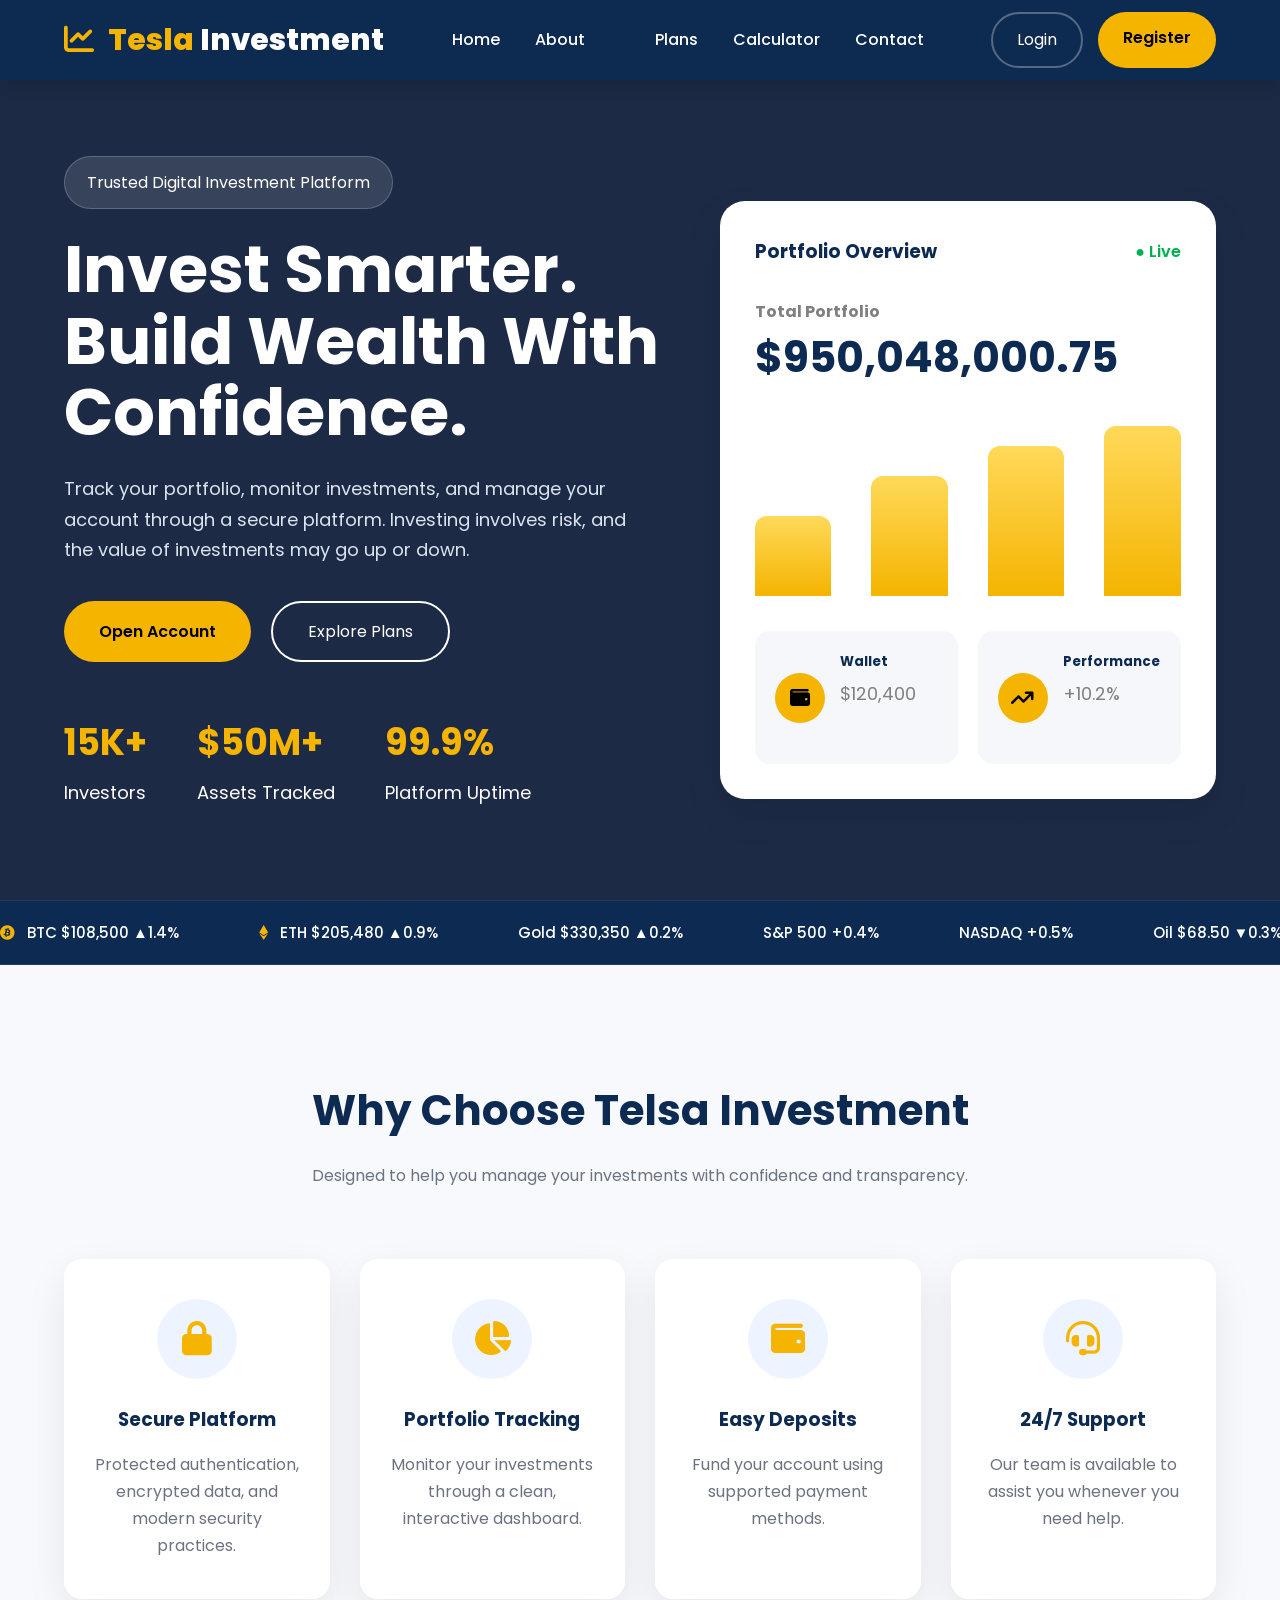
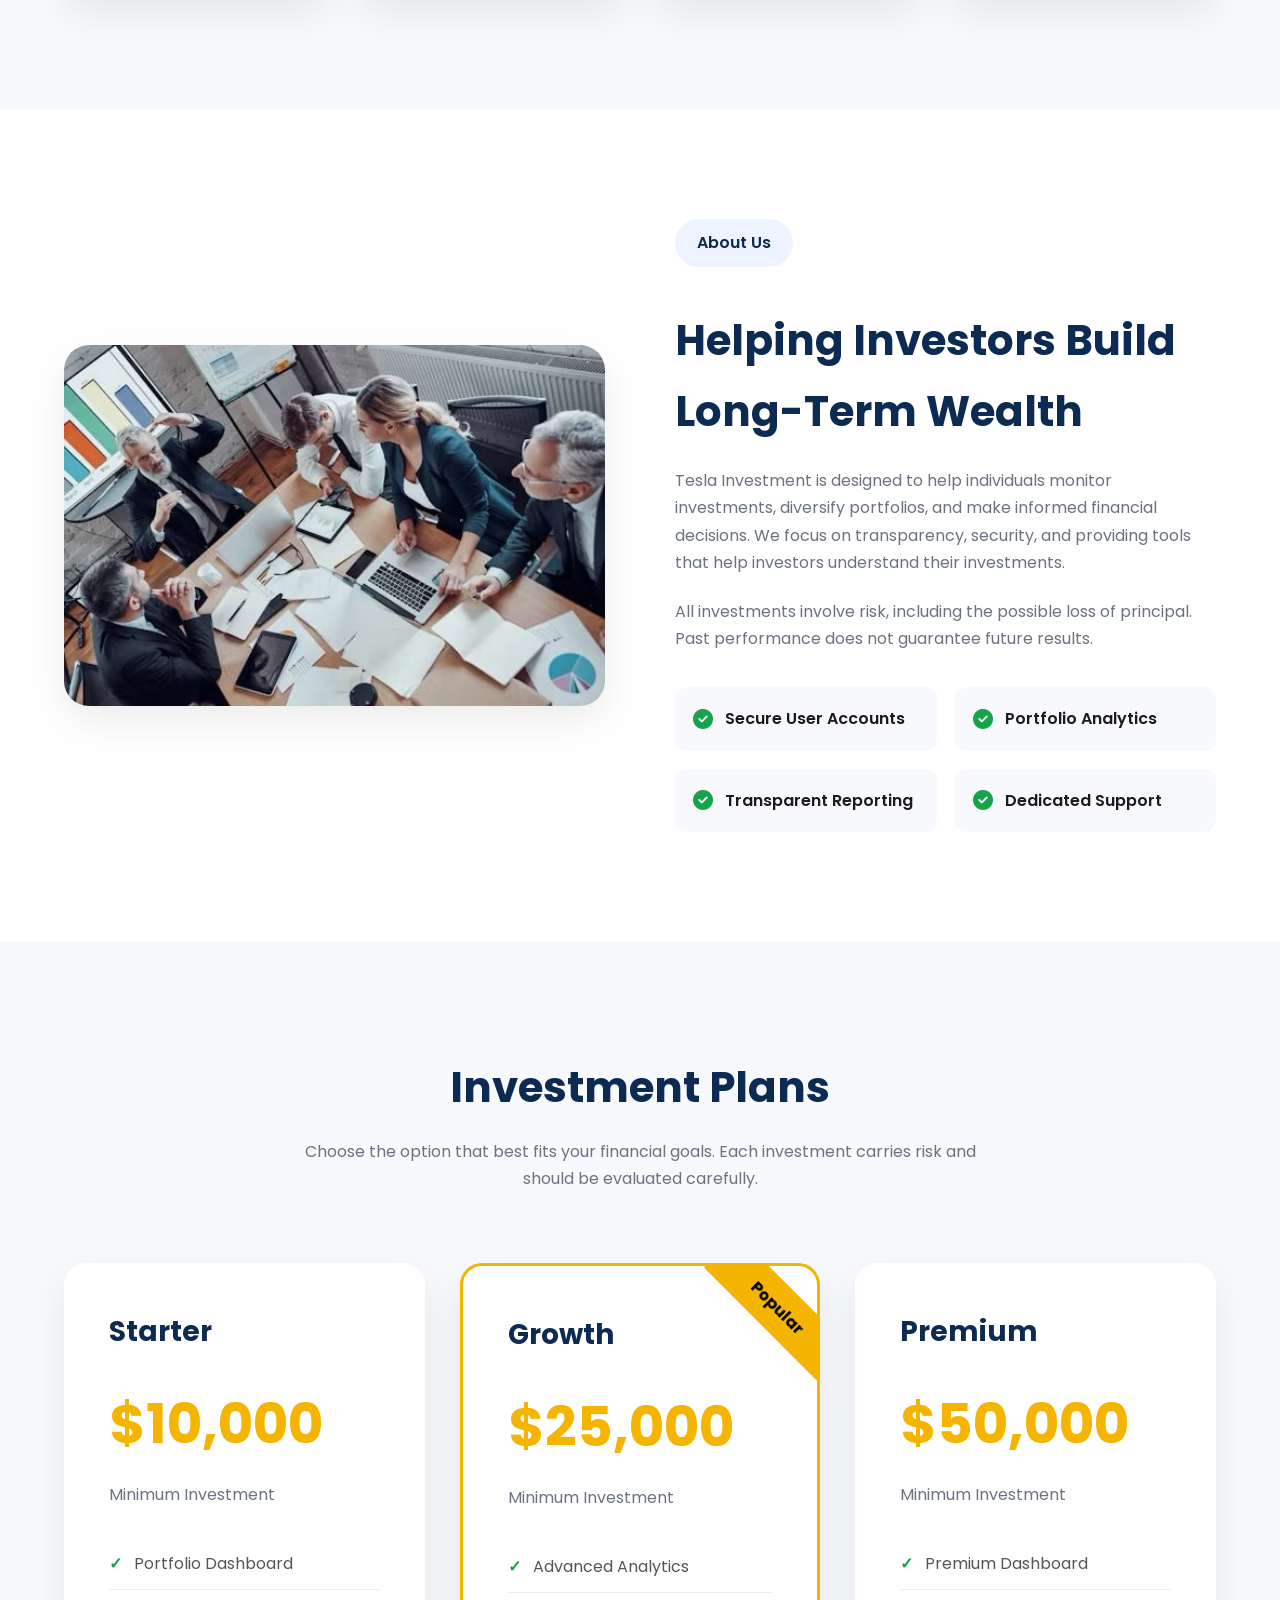
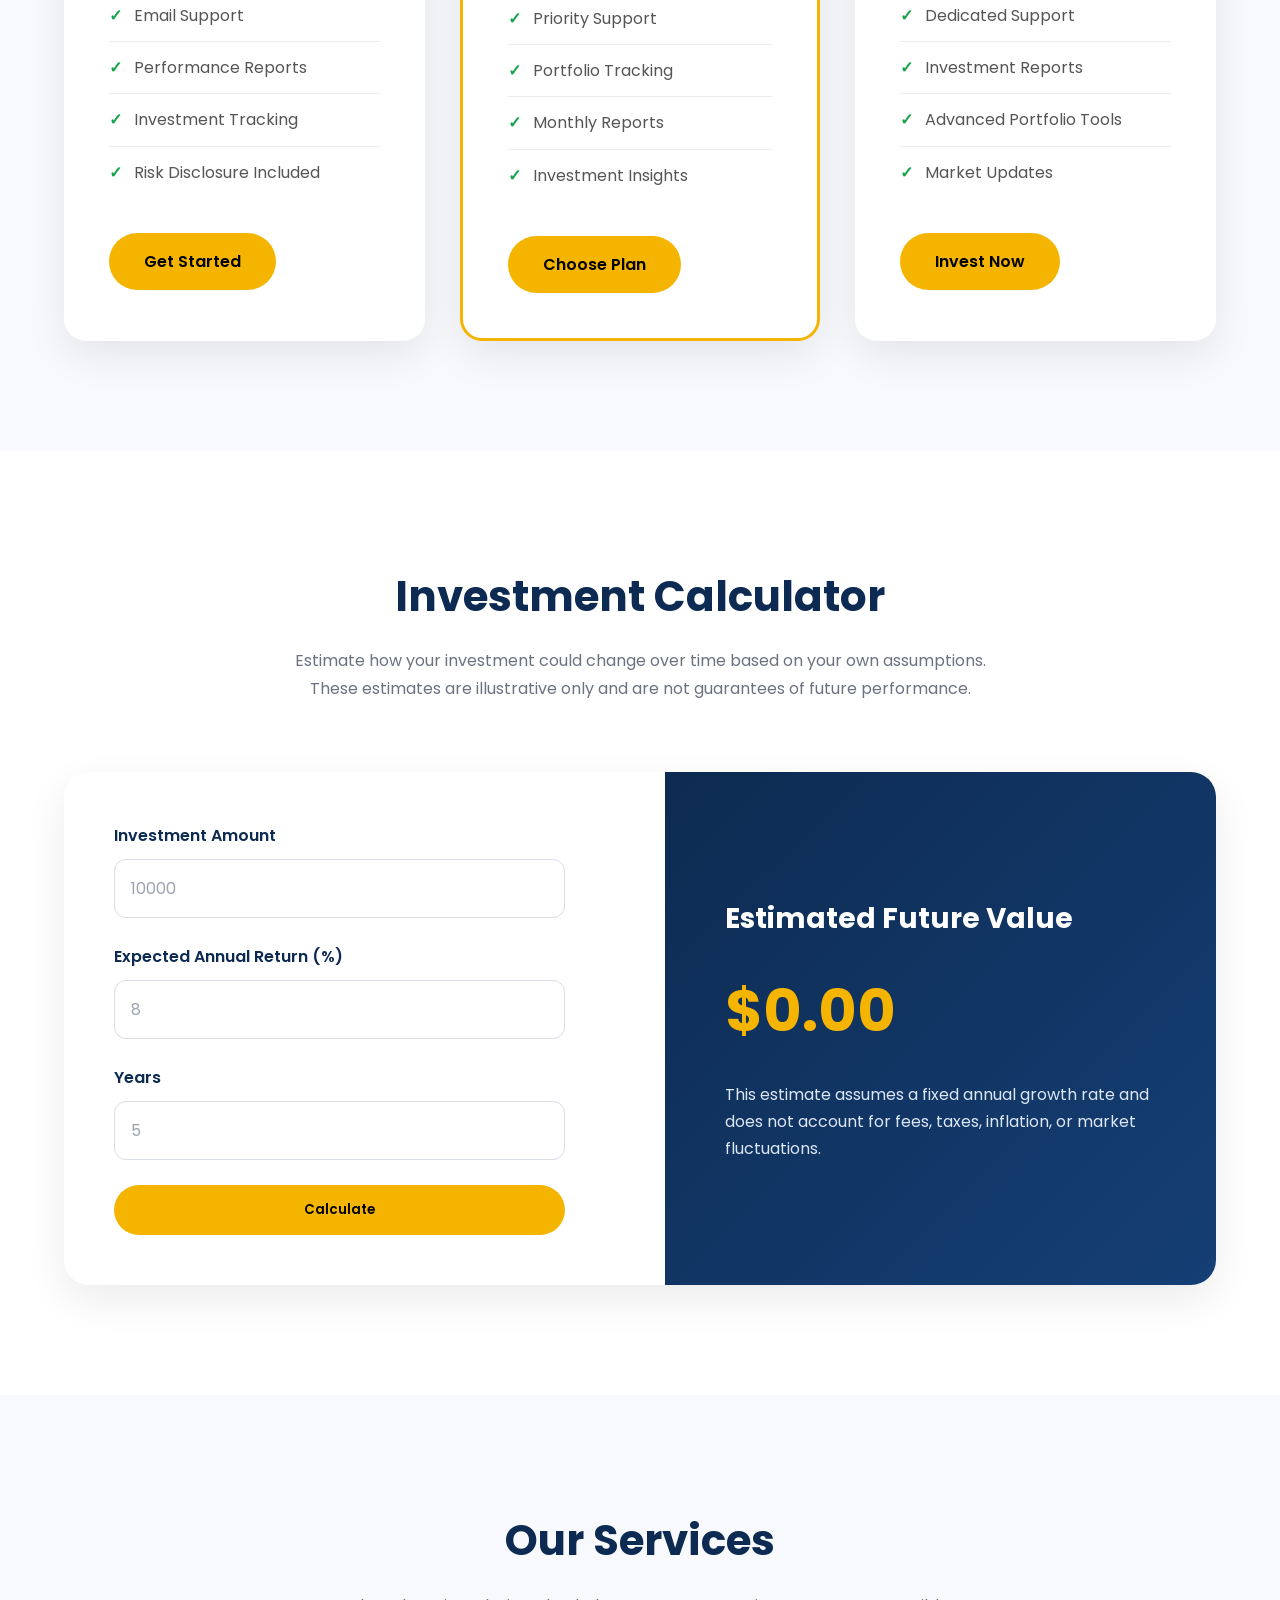
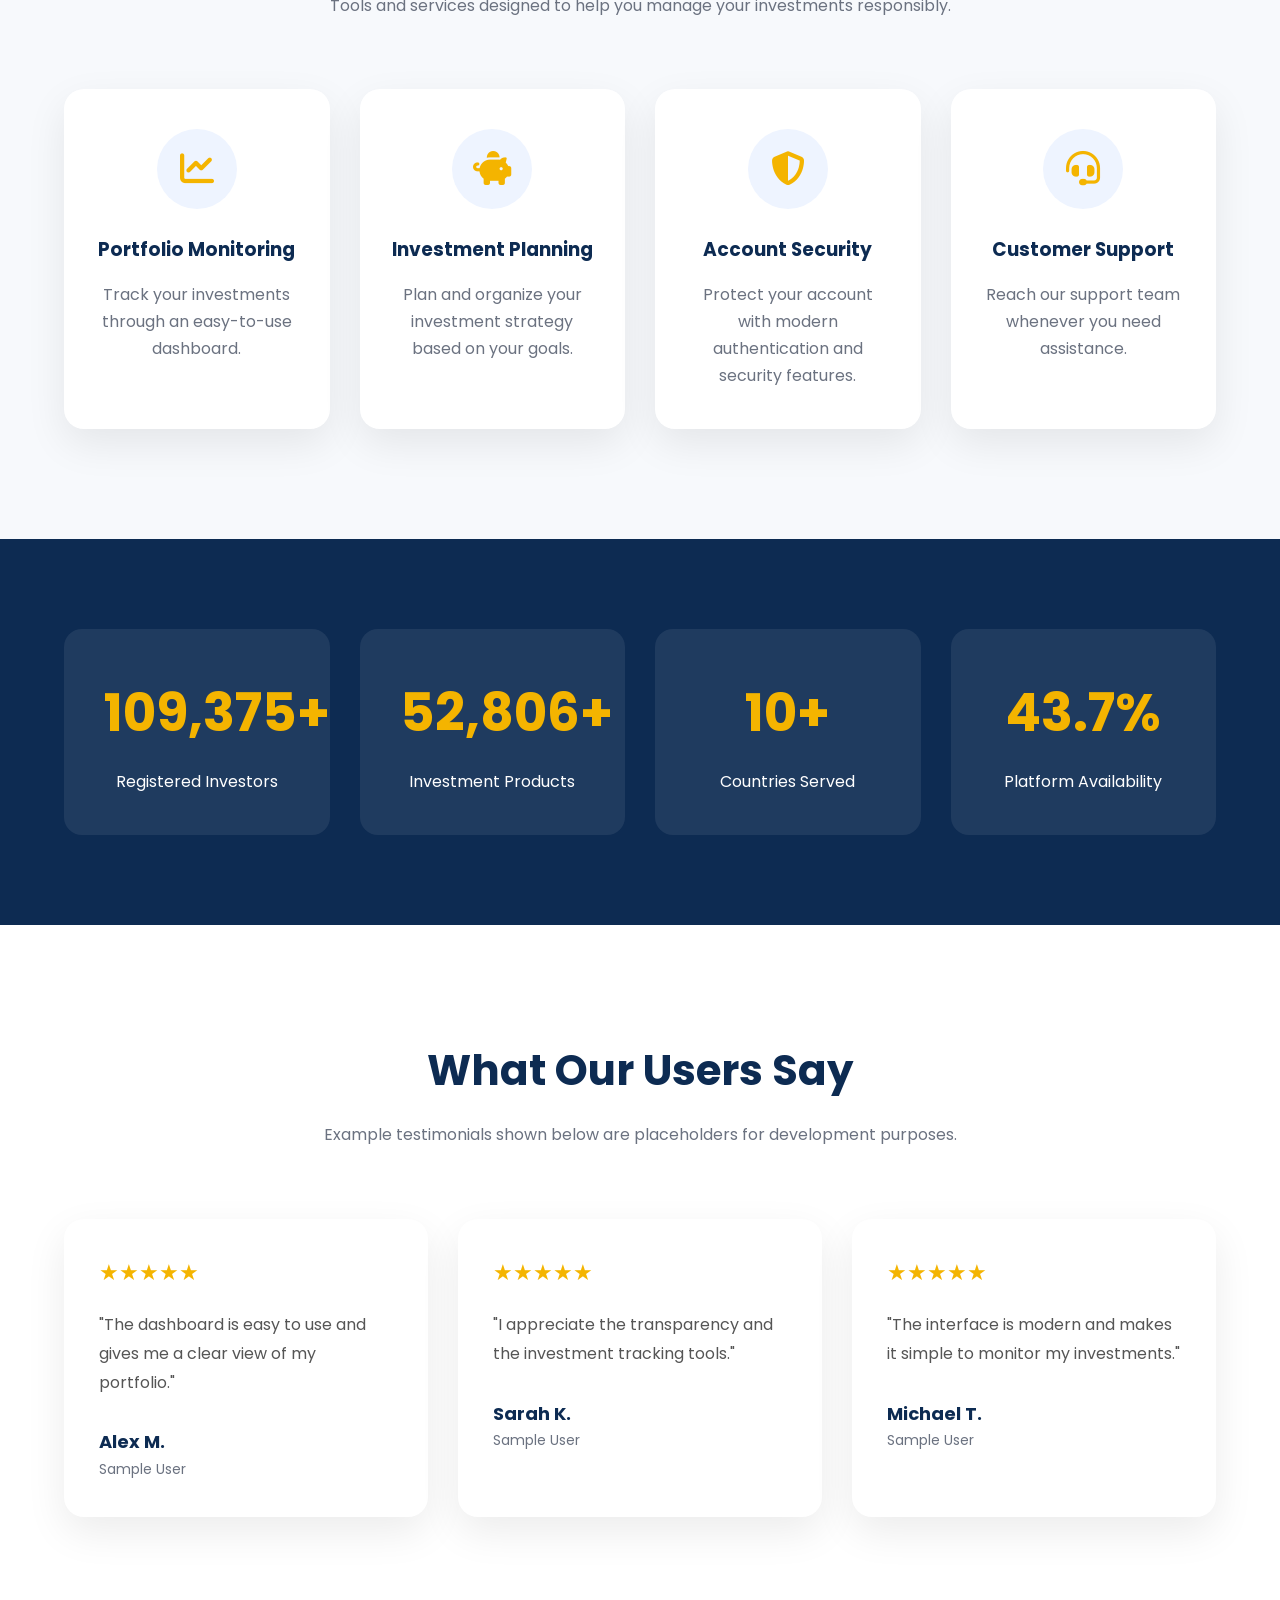
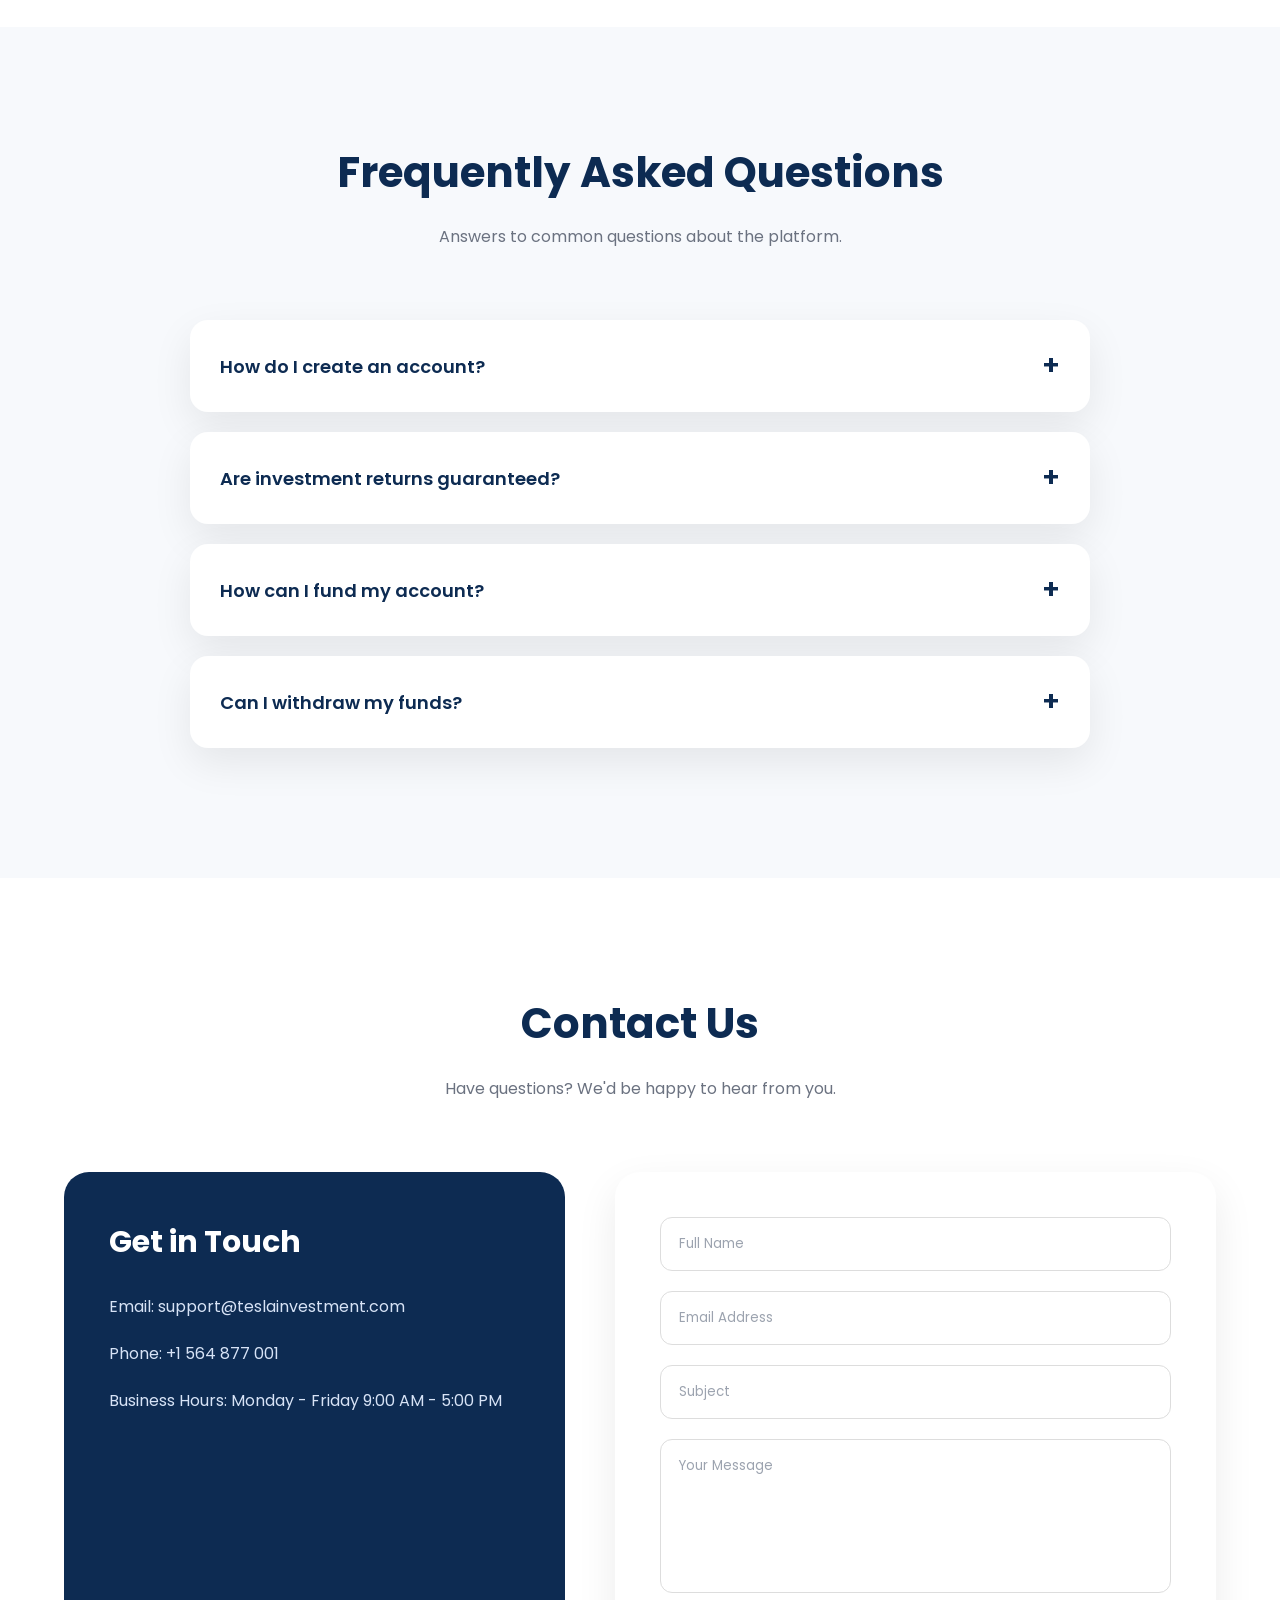
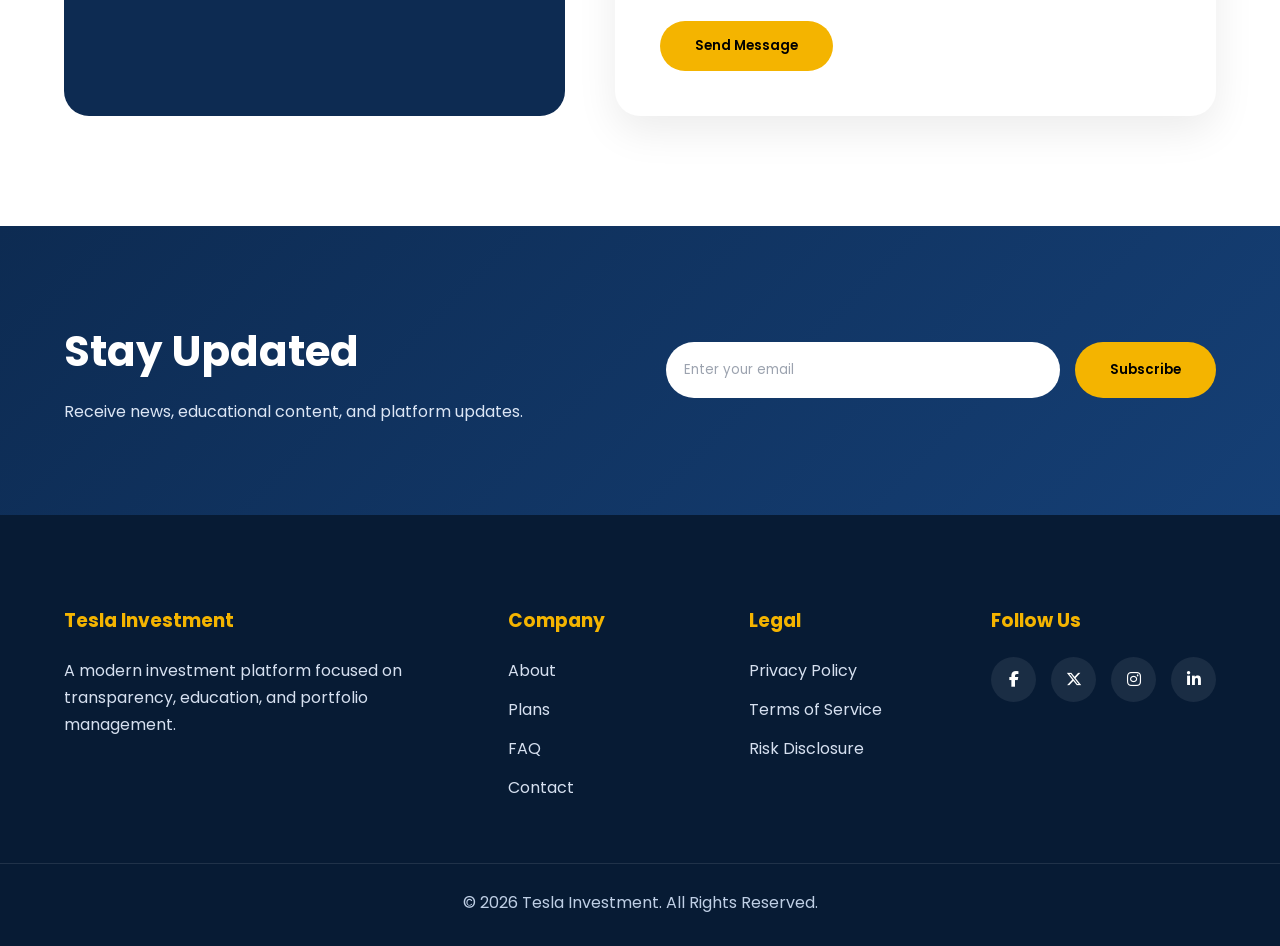
==== commit b4b6cbab: "Update index.html" ====
--- a/index.html
+++ b/index.html
@@ -47,6 +47,8 @@
 <li><a href="#home">Home</a></li>
 
 <li><a href="#about">About</a></li>
+
+<li><a href="login.html"></a></li>
 
 <li><a href="#plans">Plans</a></li>
 
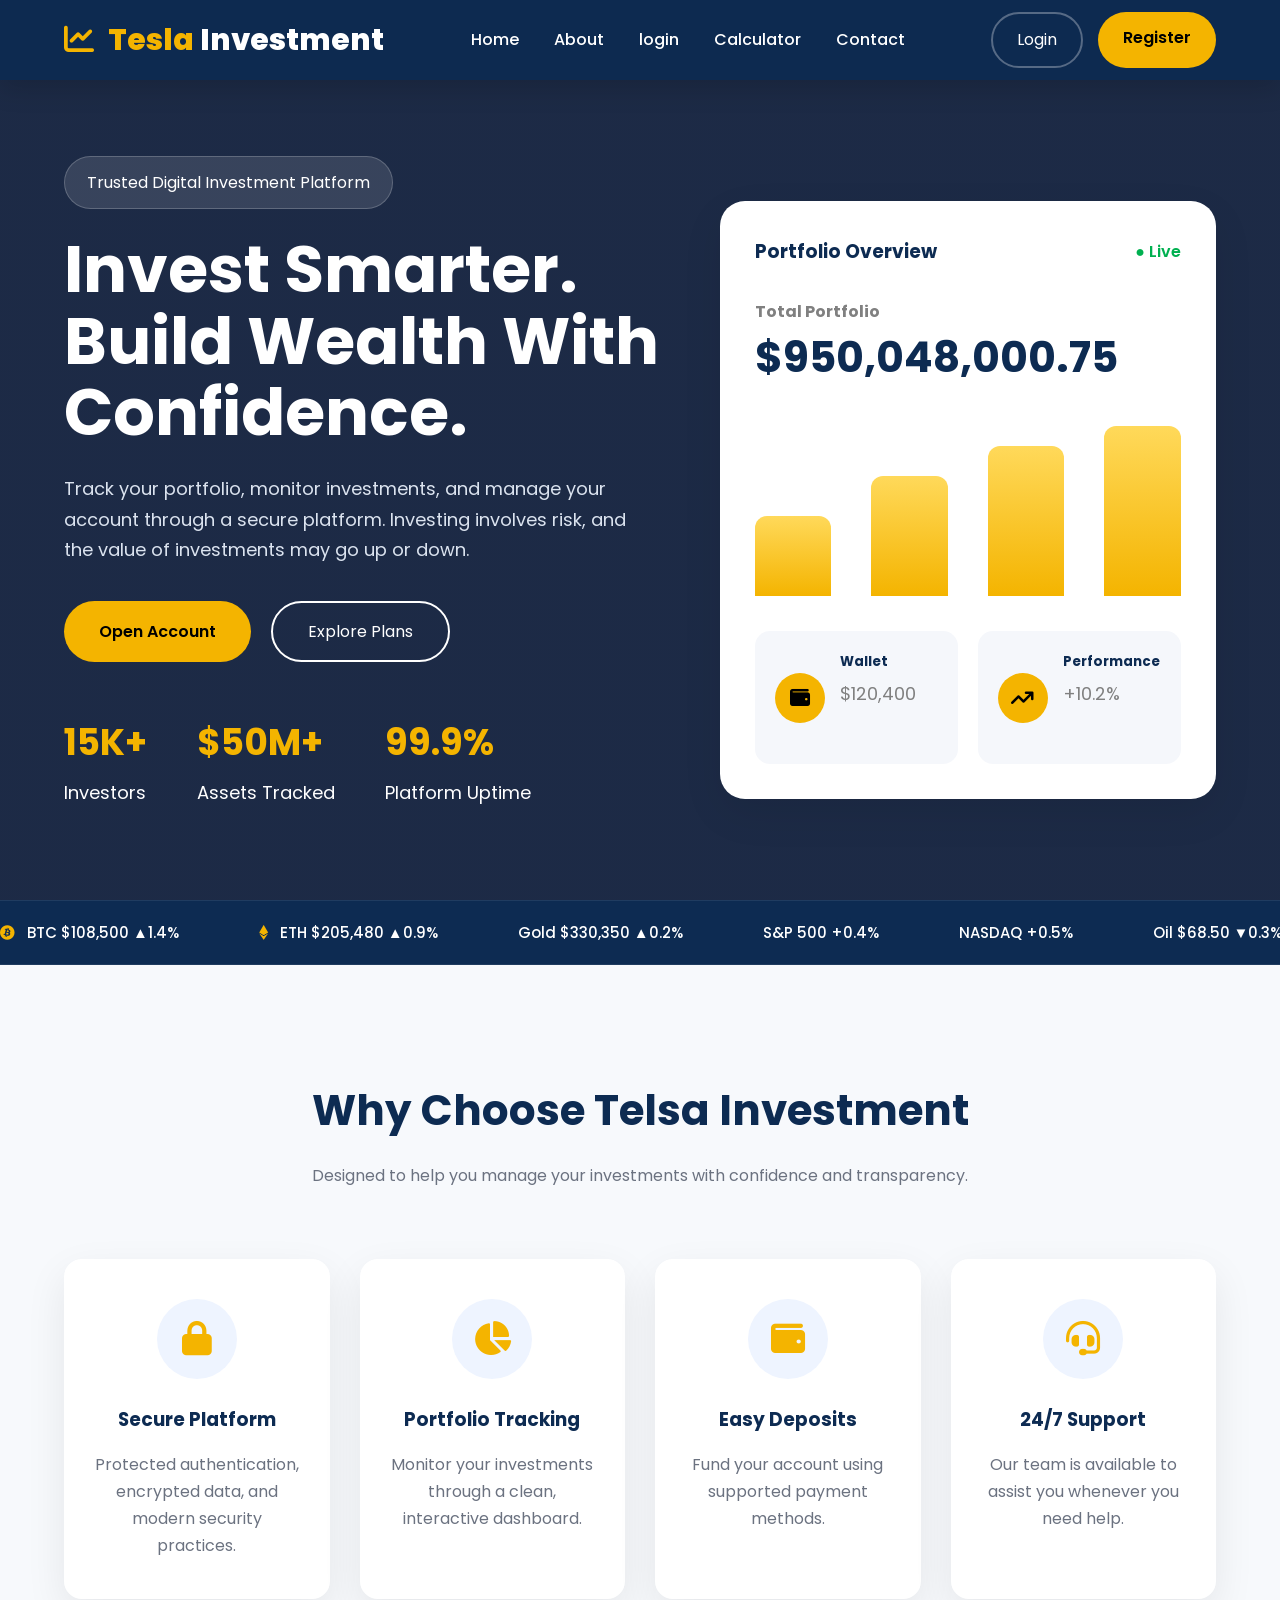
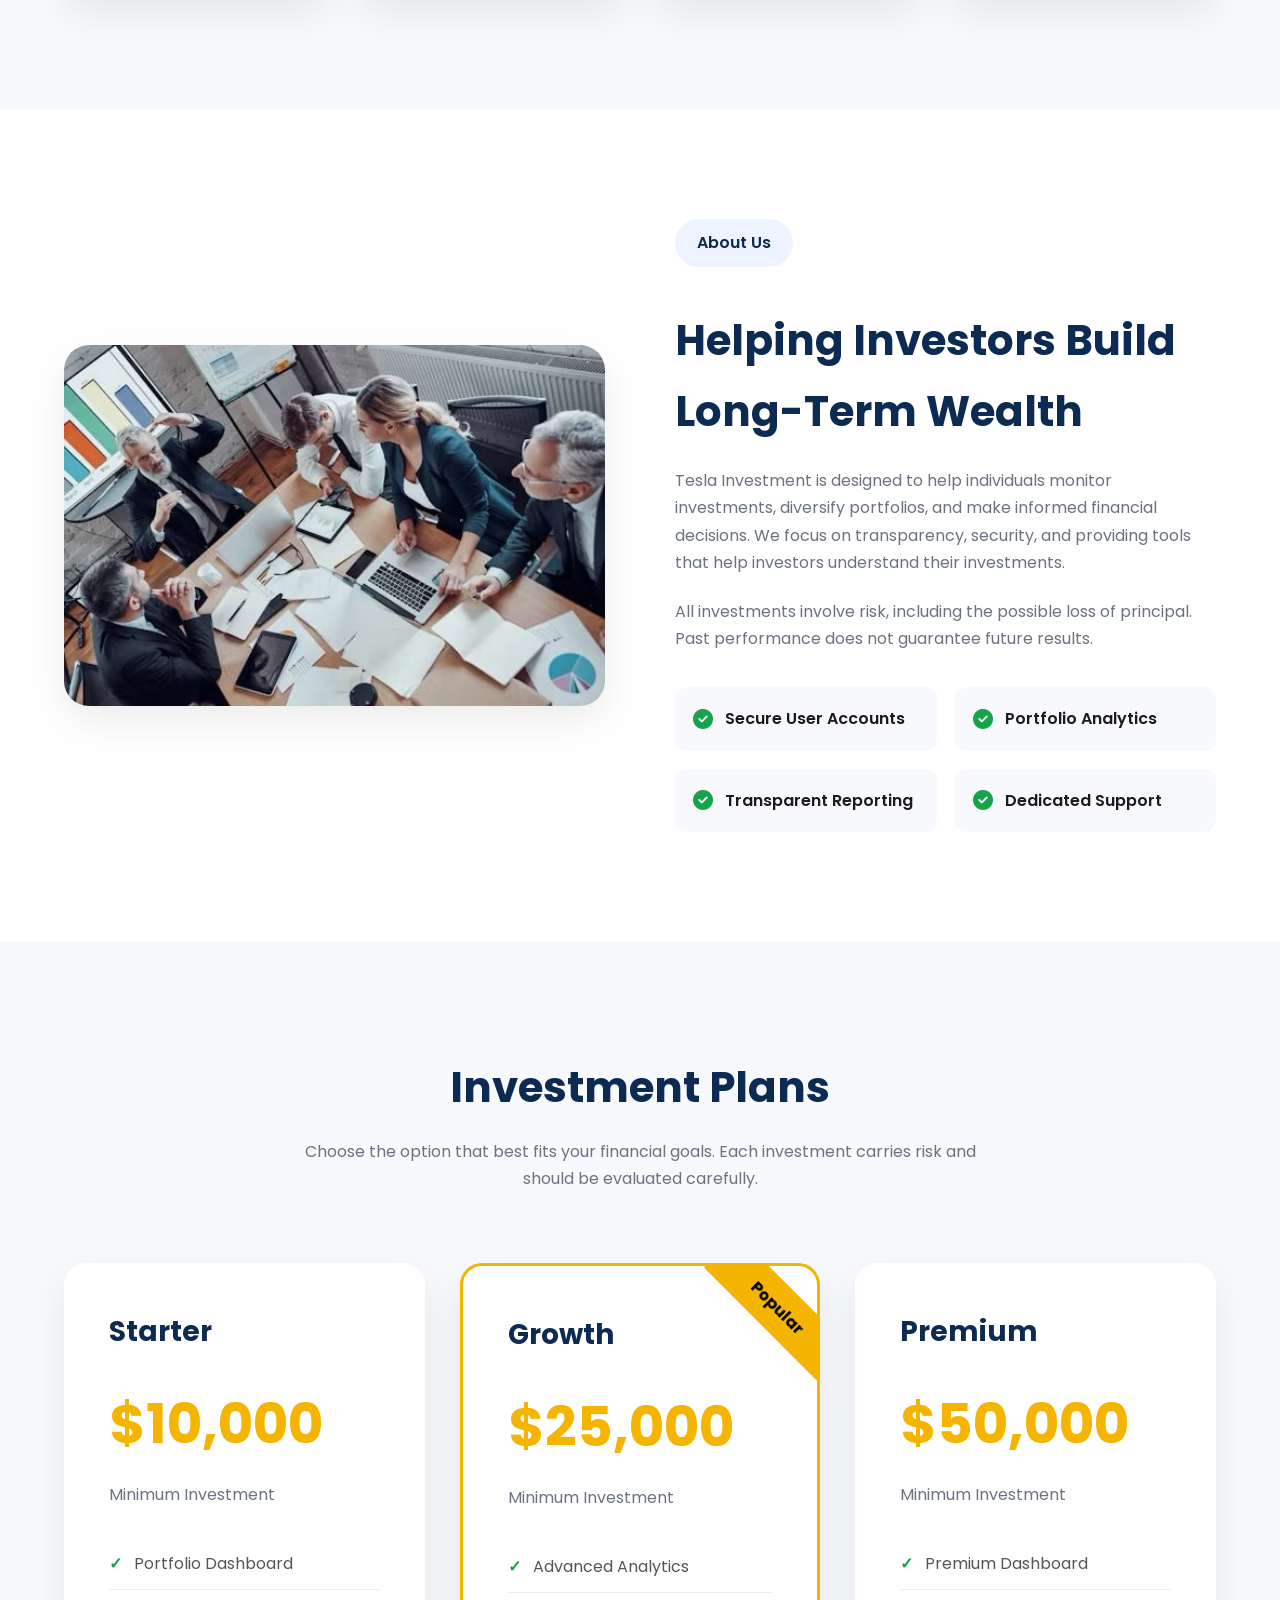
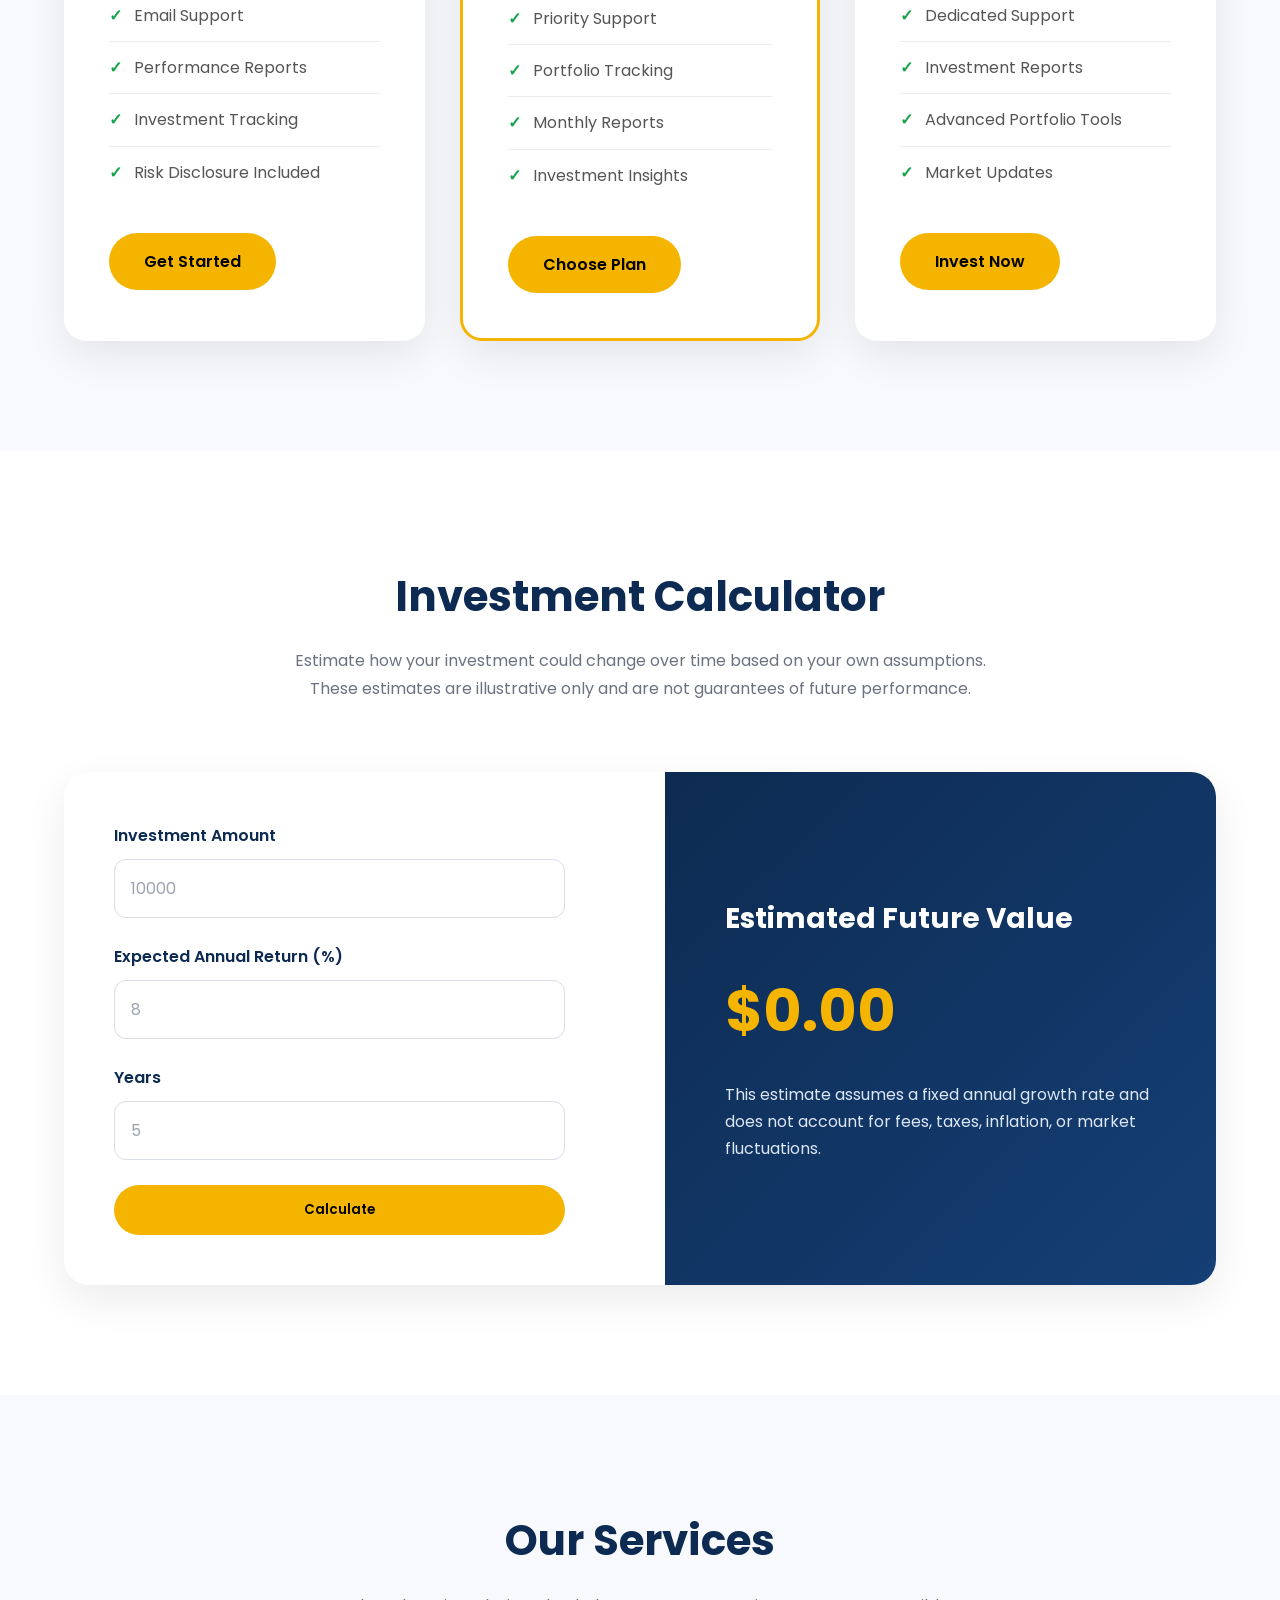
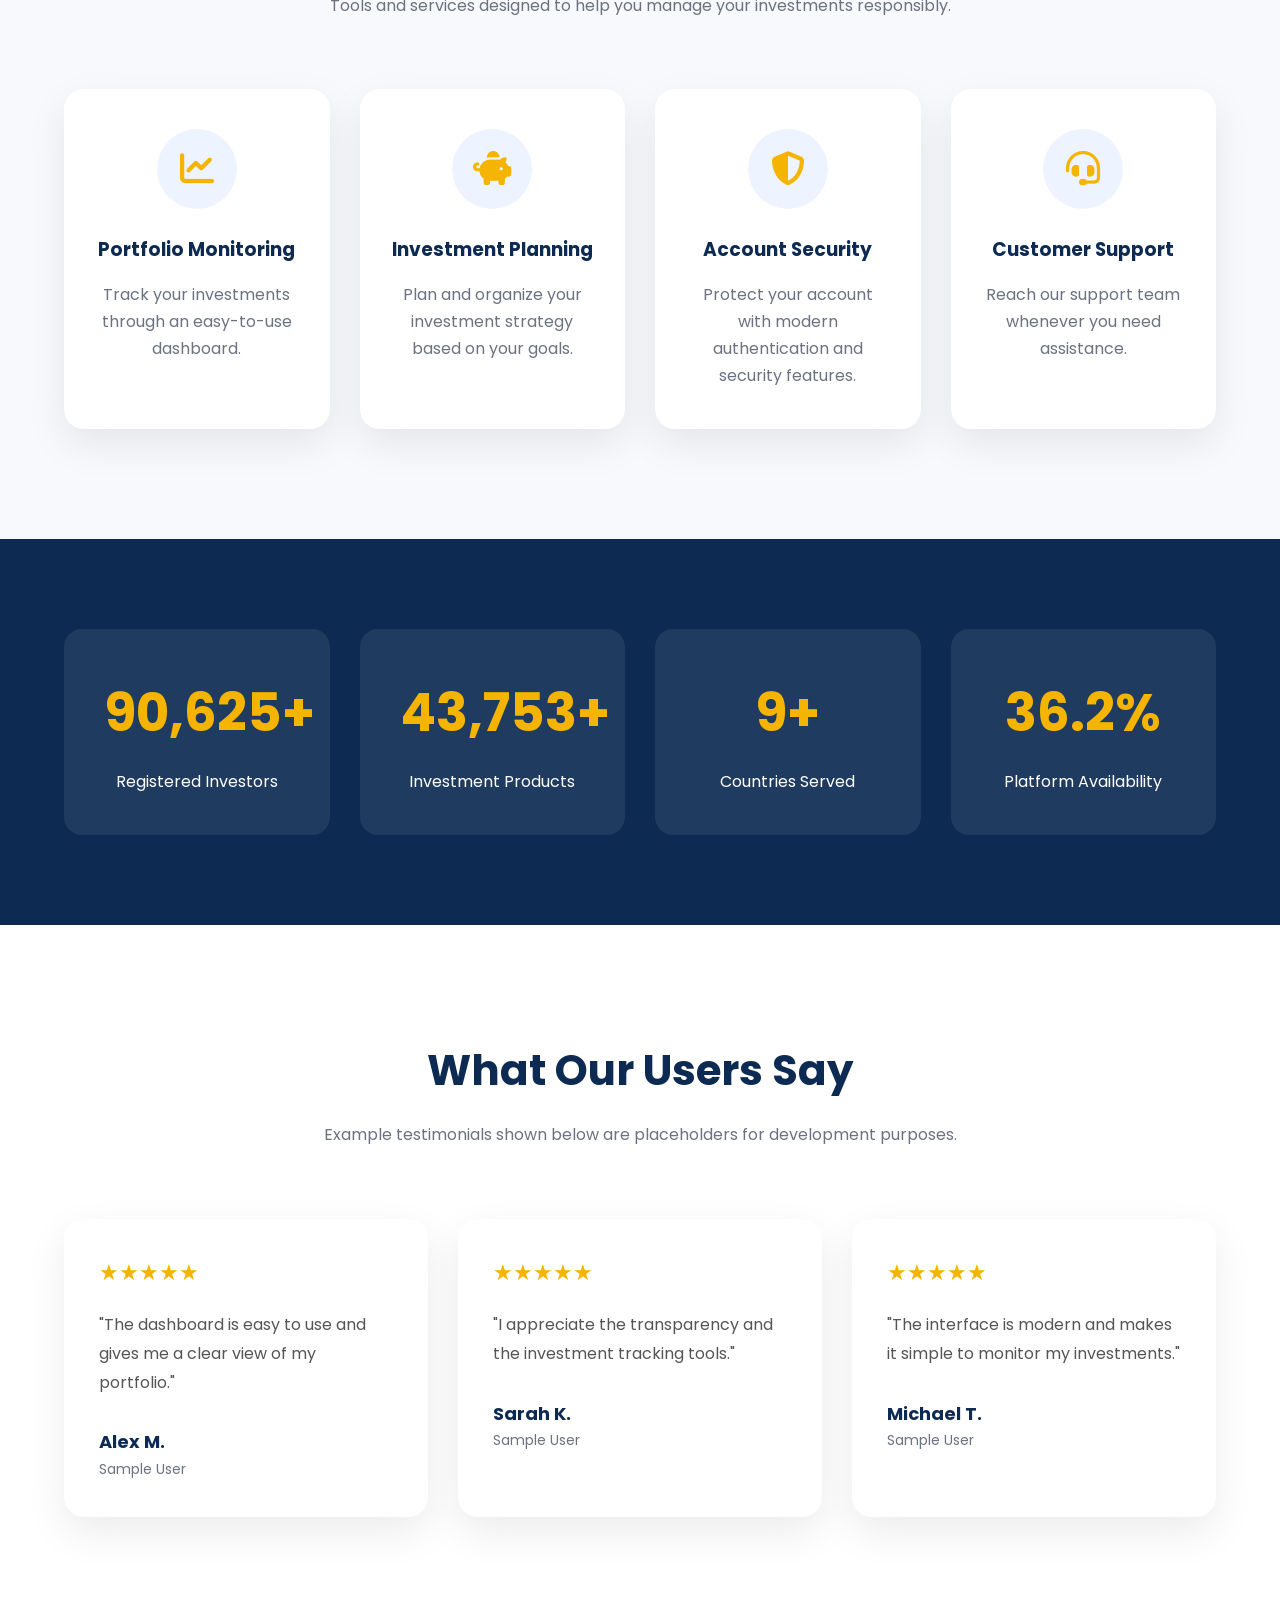
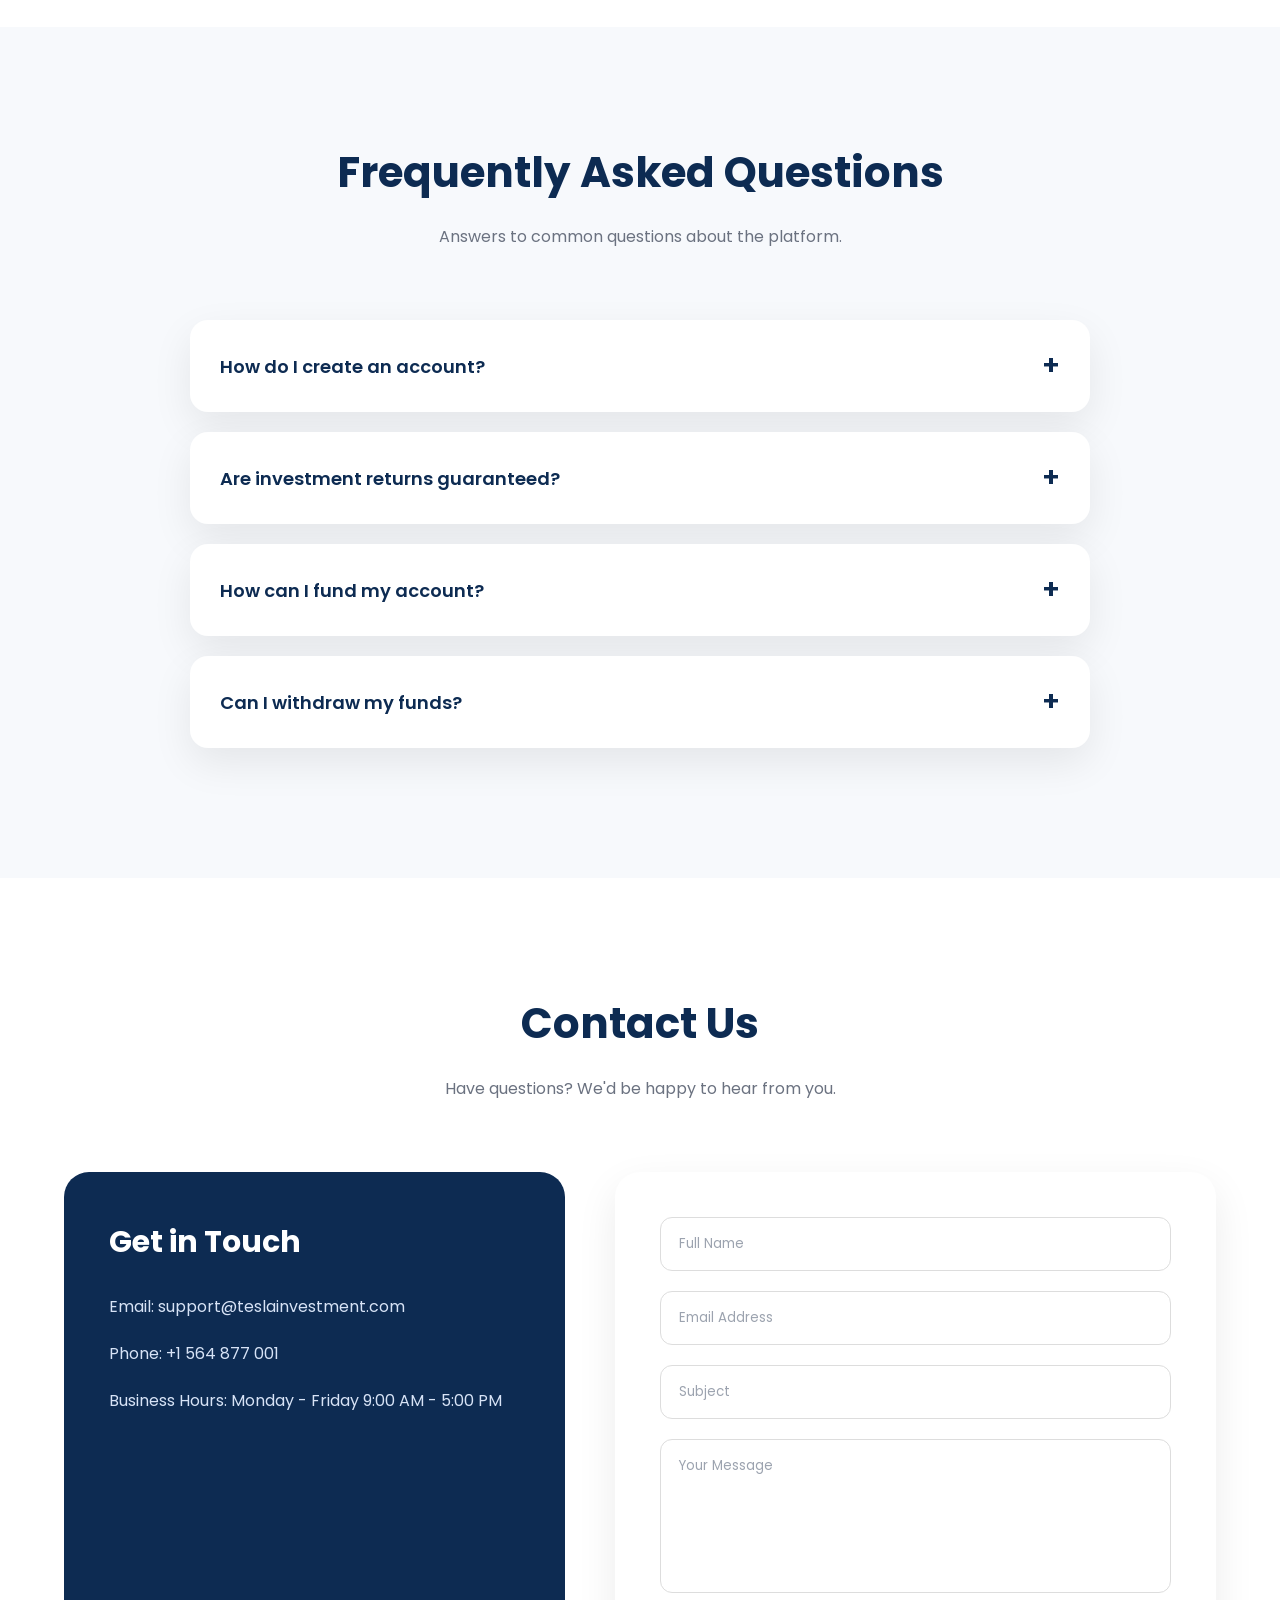
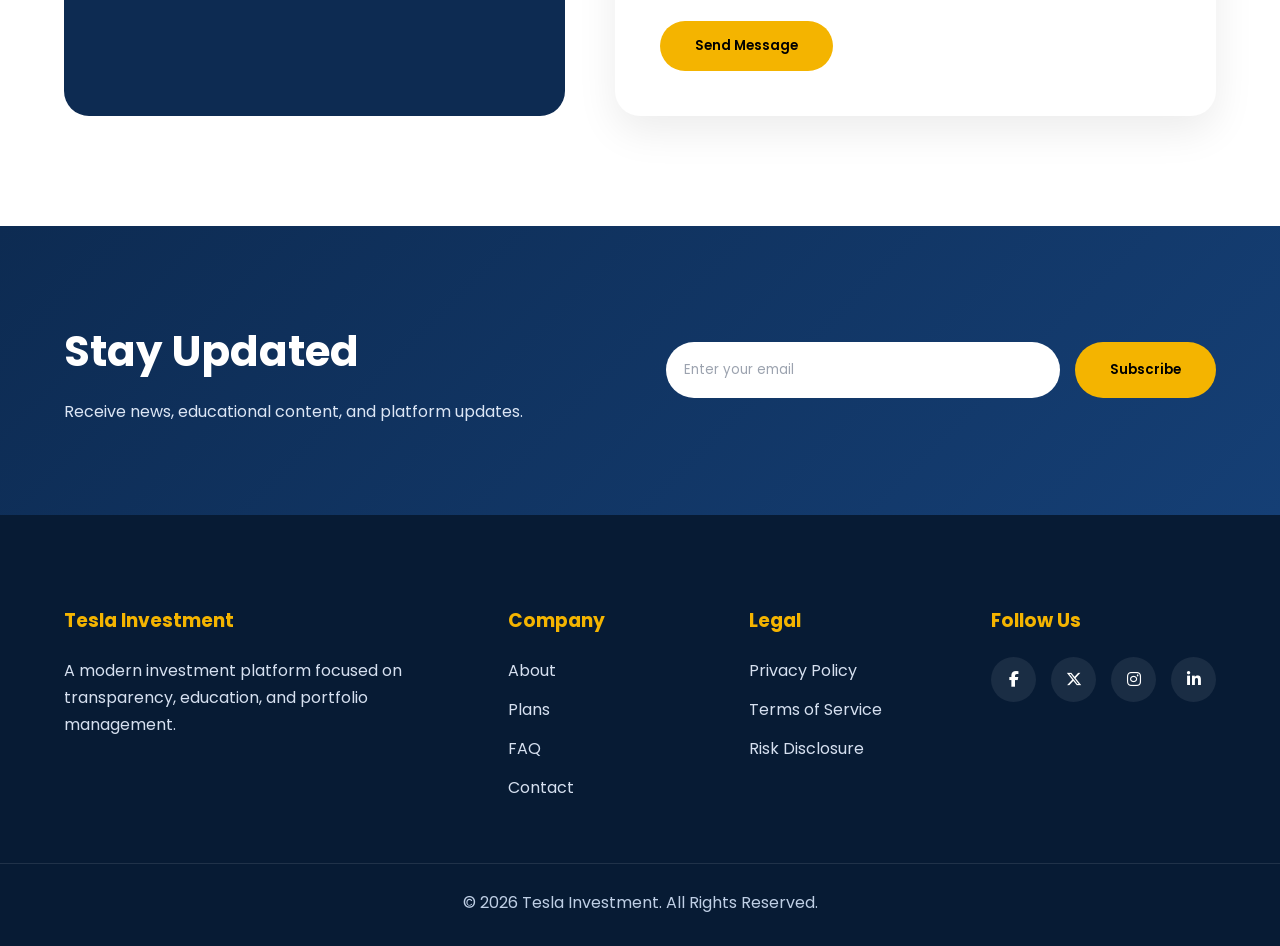
==== commit 8af4abb2: "Update index.html" ====
--- a/index.html
+++ b/index.html
@@ -48,9 +48,9 @@
 
 <li><a href="#about">About</a></li>
 
-<li><a href="login.html"></a></li>
-
-<li><a href="#plans">Plans</a></li>
+<!-- <a href="login.html" class="login-btn">Login</a> -->
+
+<li><a href="login.html">login</a></li>
 
 <li><a href="#calculator">Calculator</a></li>
 
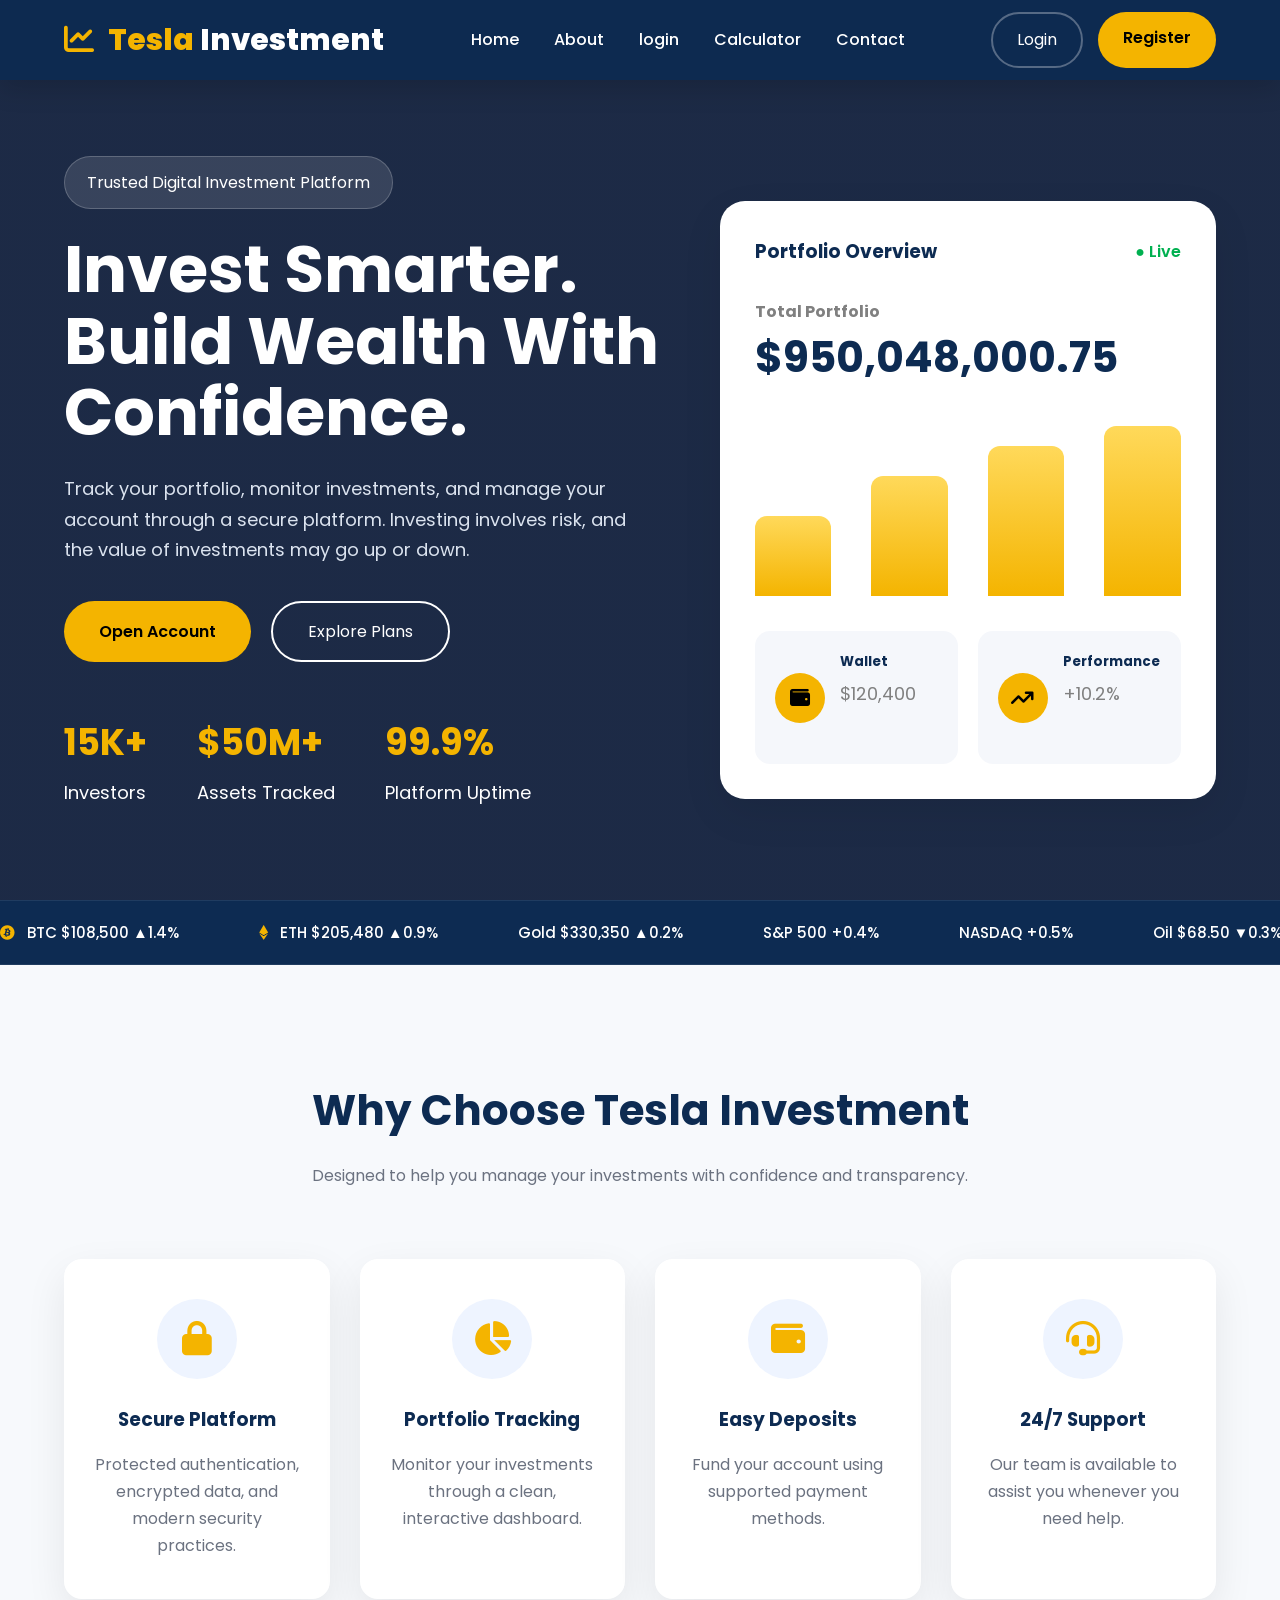
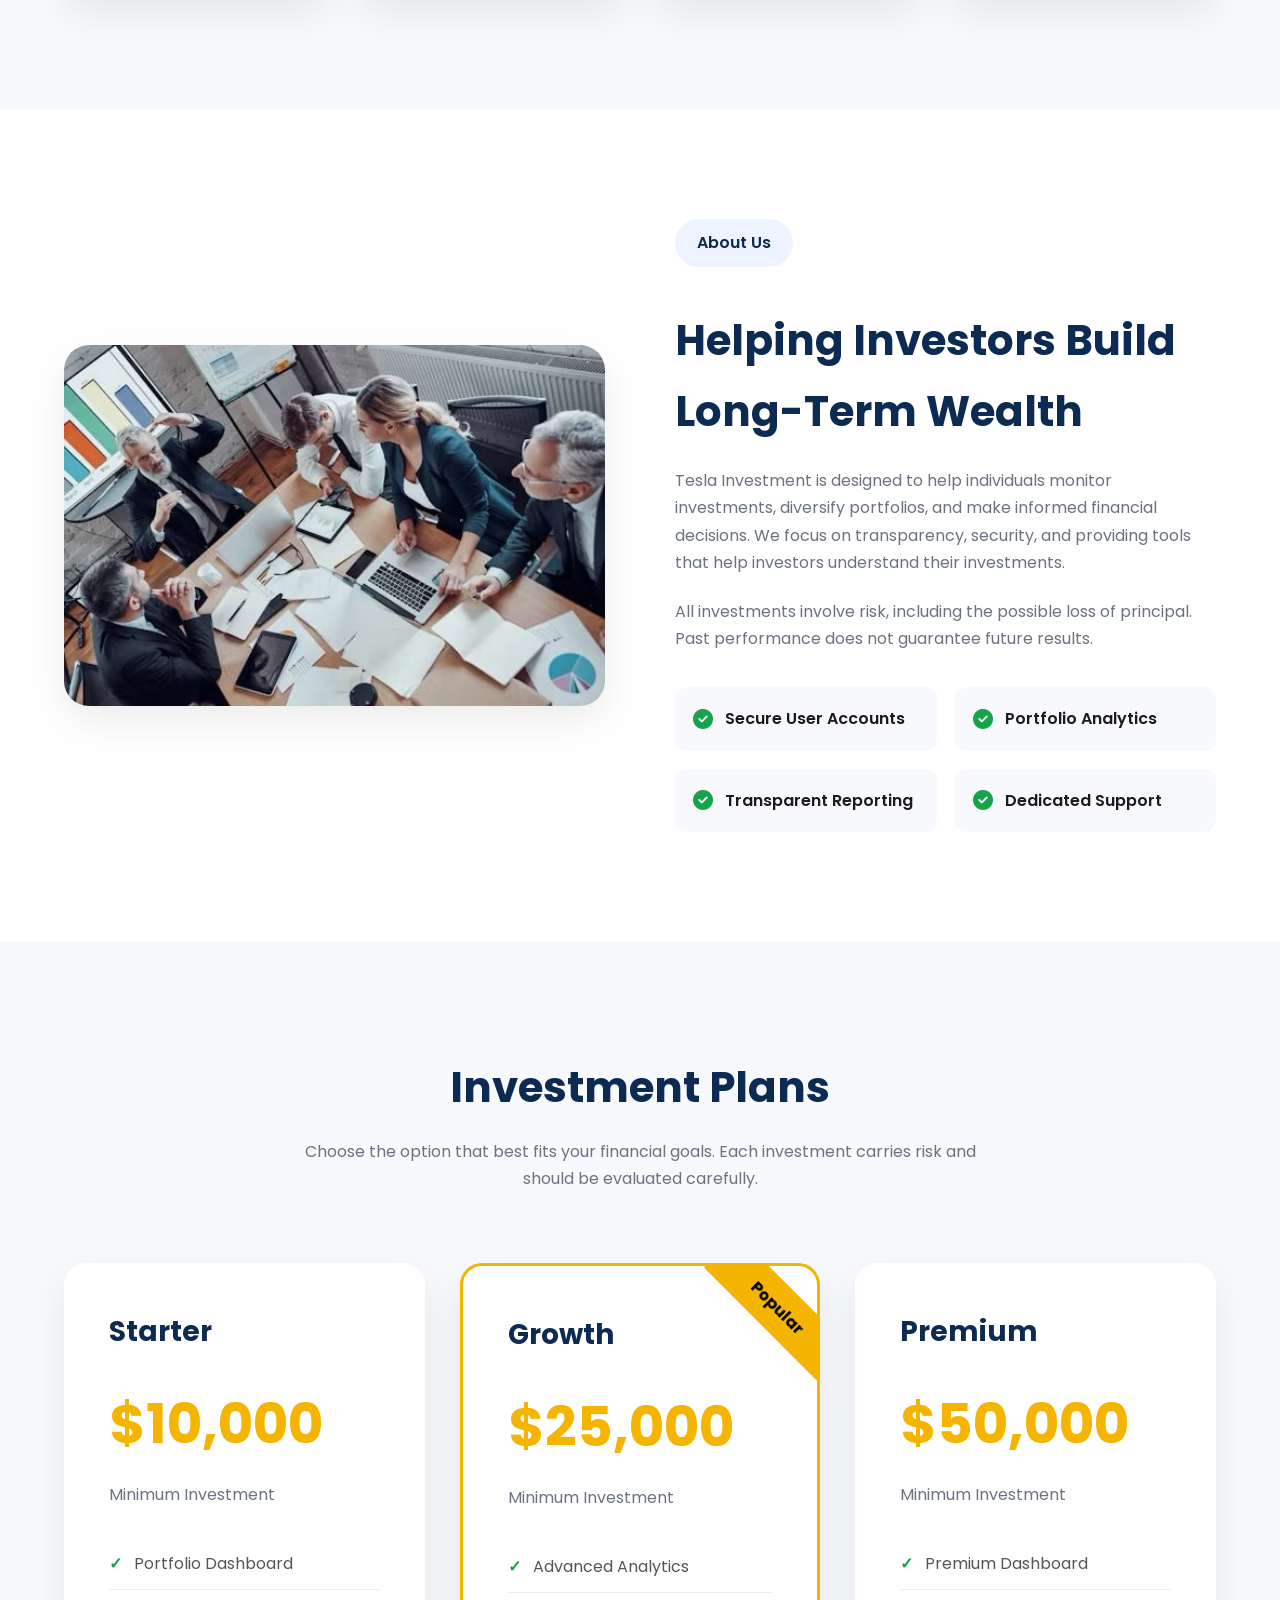
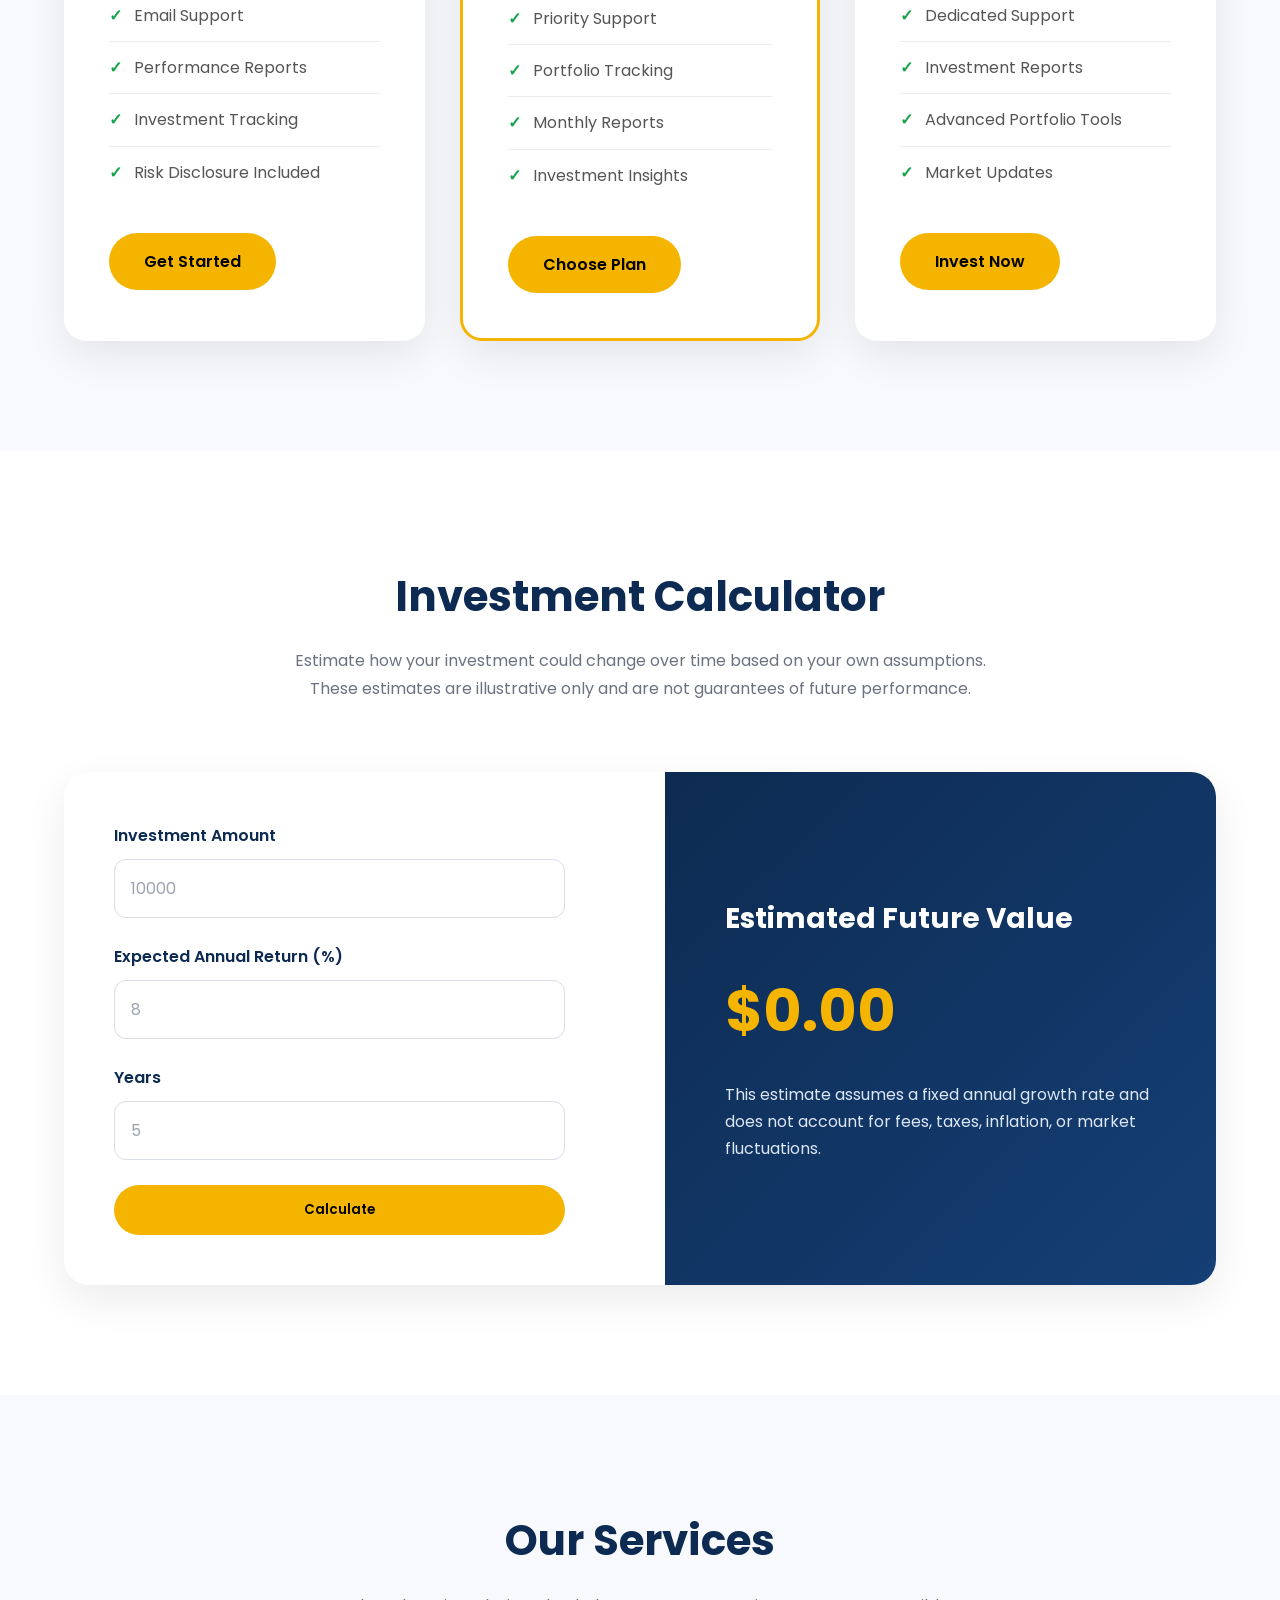
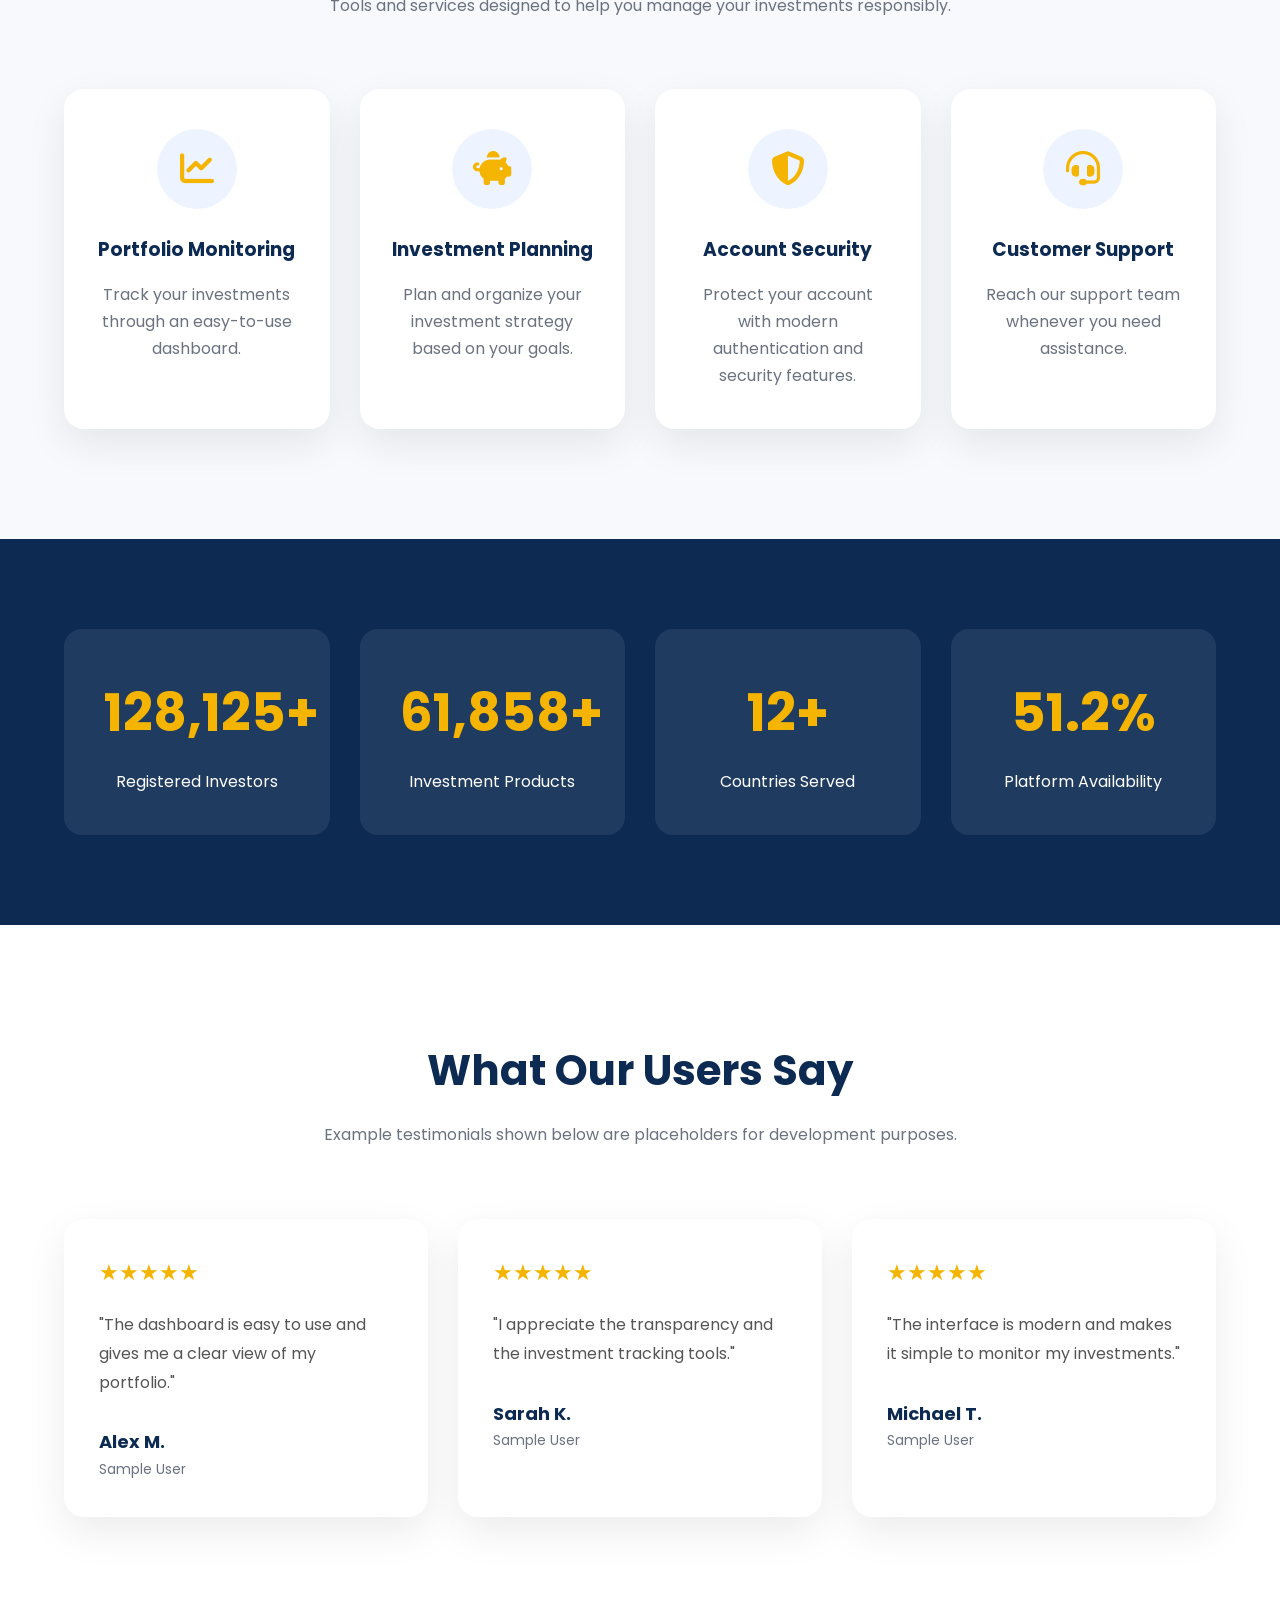
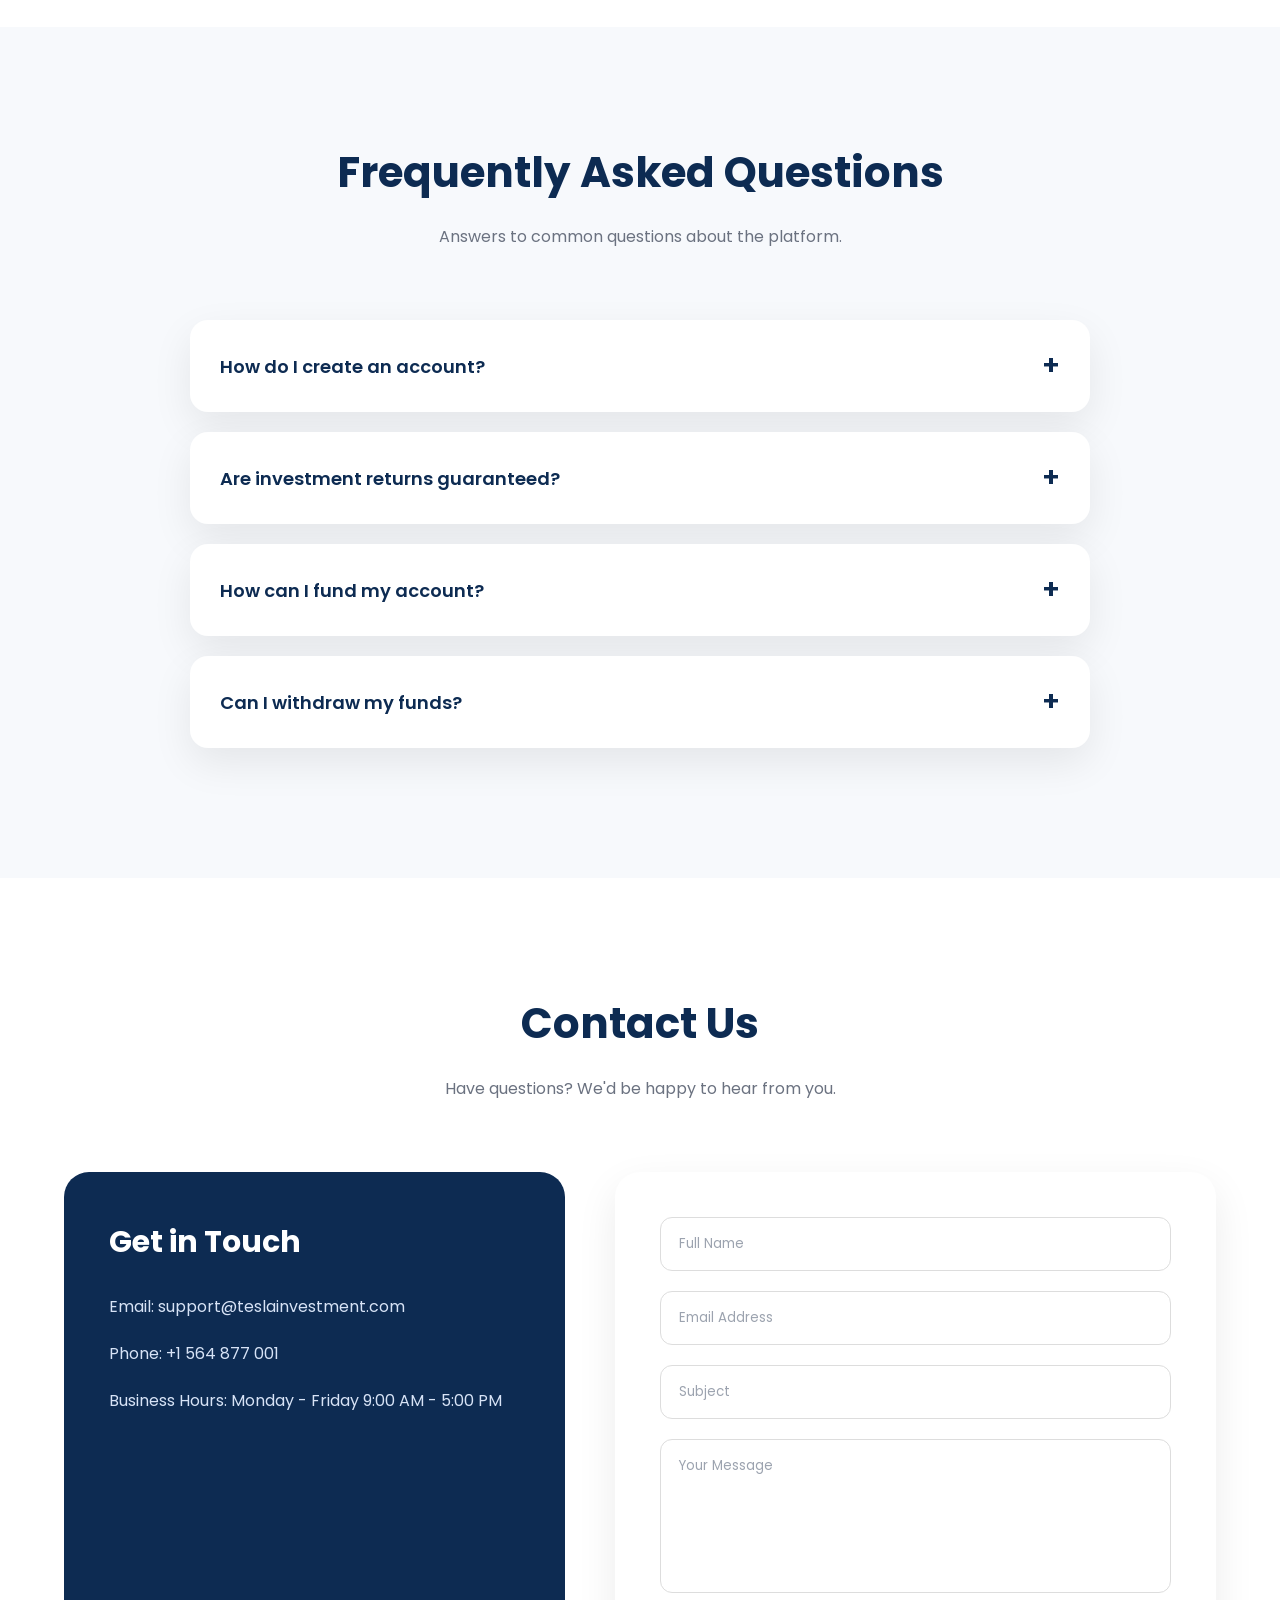
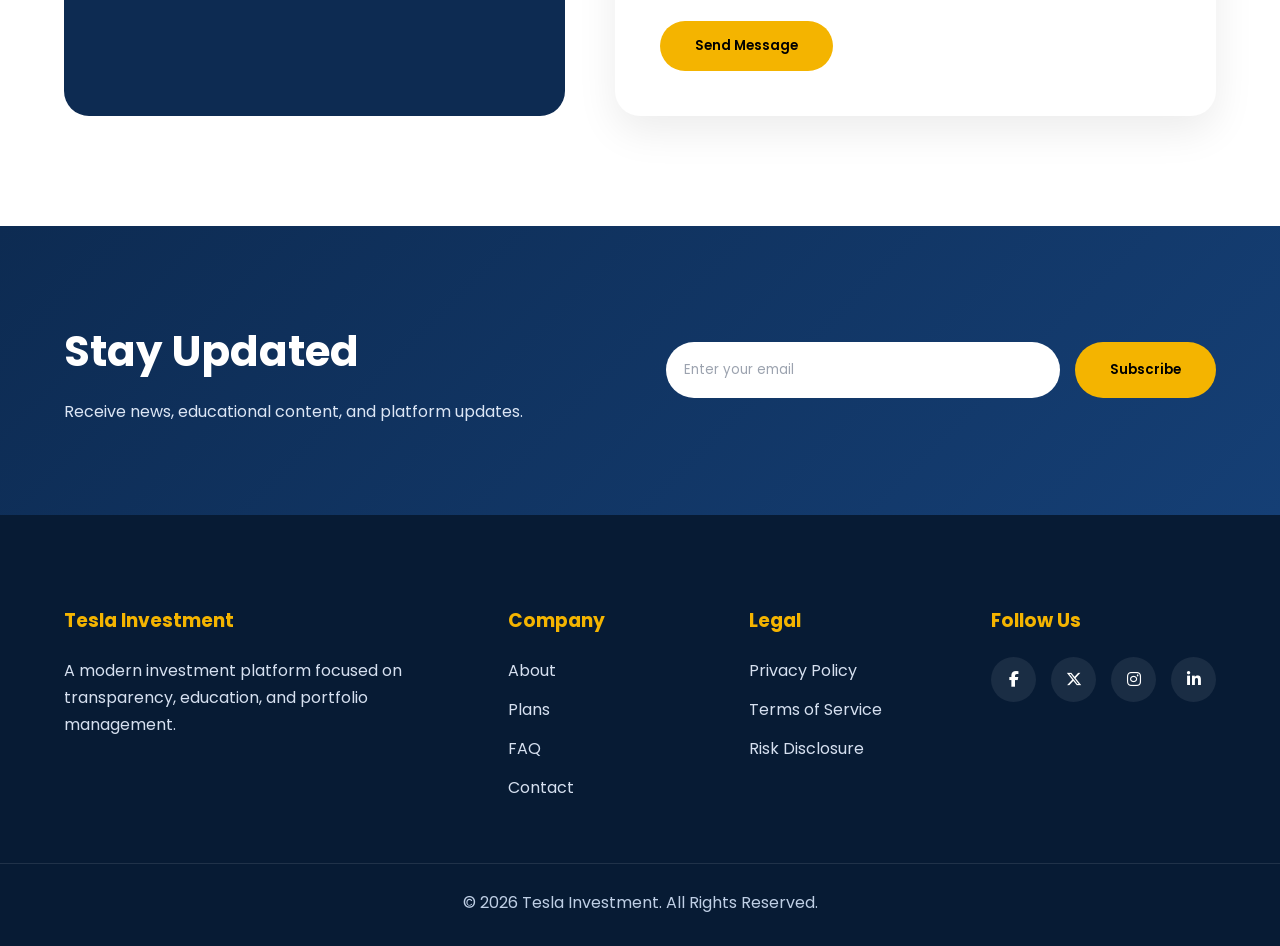
==== commit 78351b1f: "Update index.html" ====
--- a/index.html
+++ b/index.html
@@ -270,7 +270,7 @@
 
 <h2>
 
-Why Choose Telsa Investment
+Why Choose Tesla Investment
 
 </h2>
 
